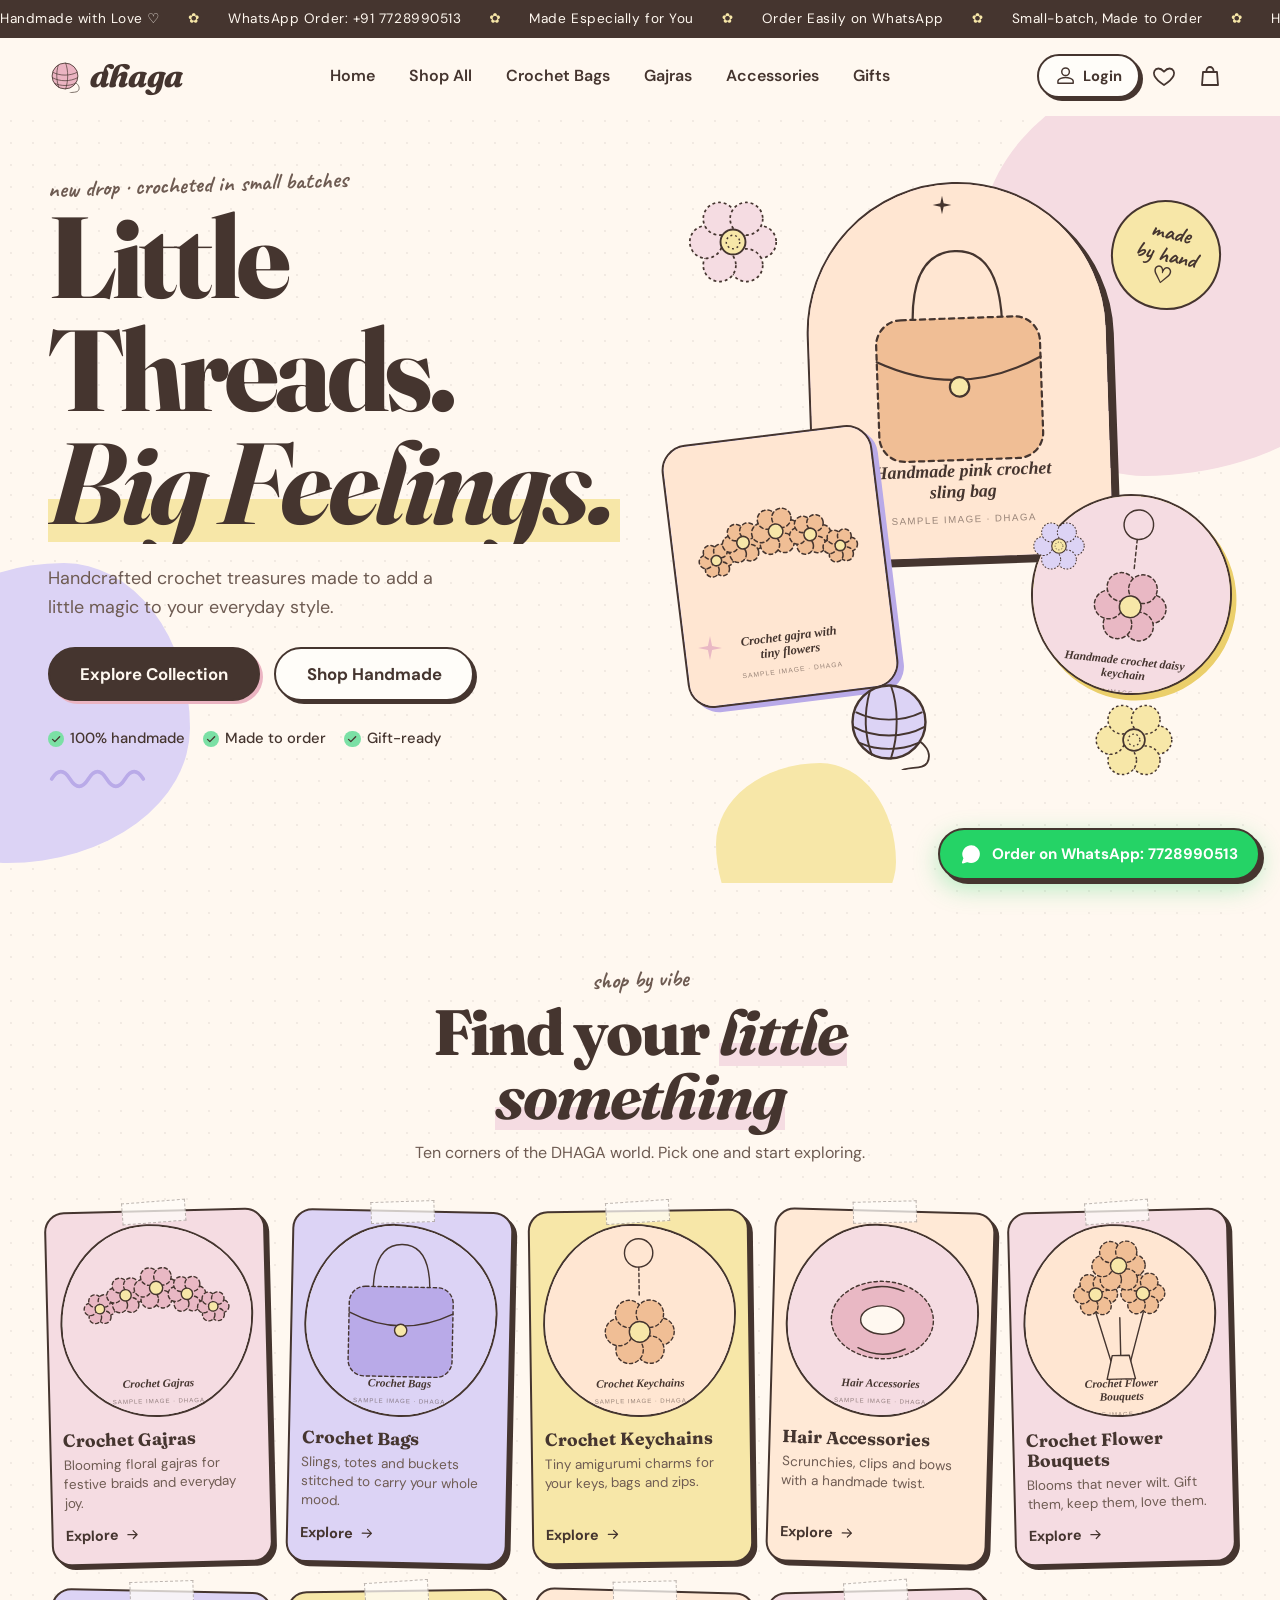
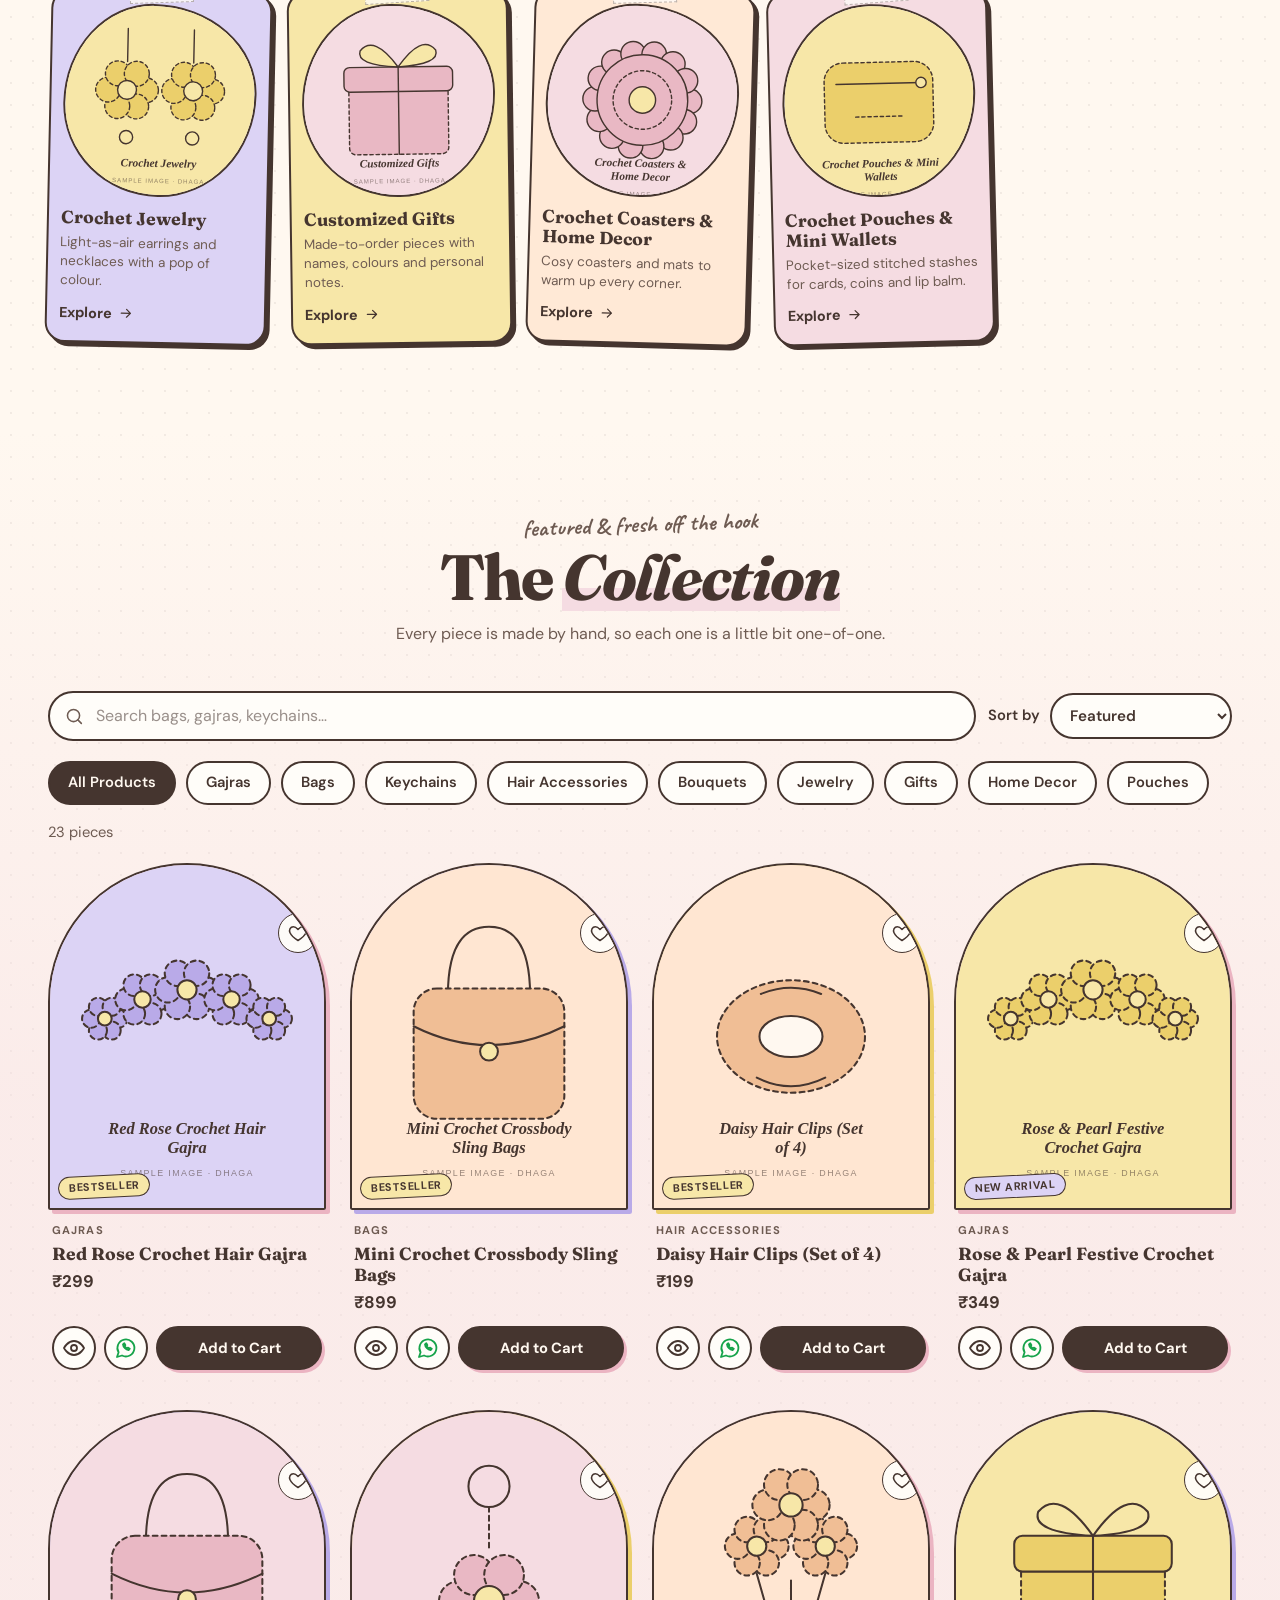
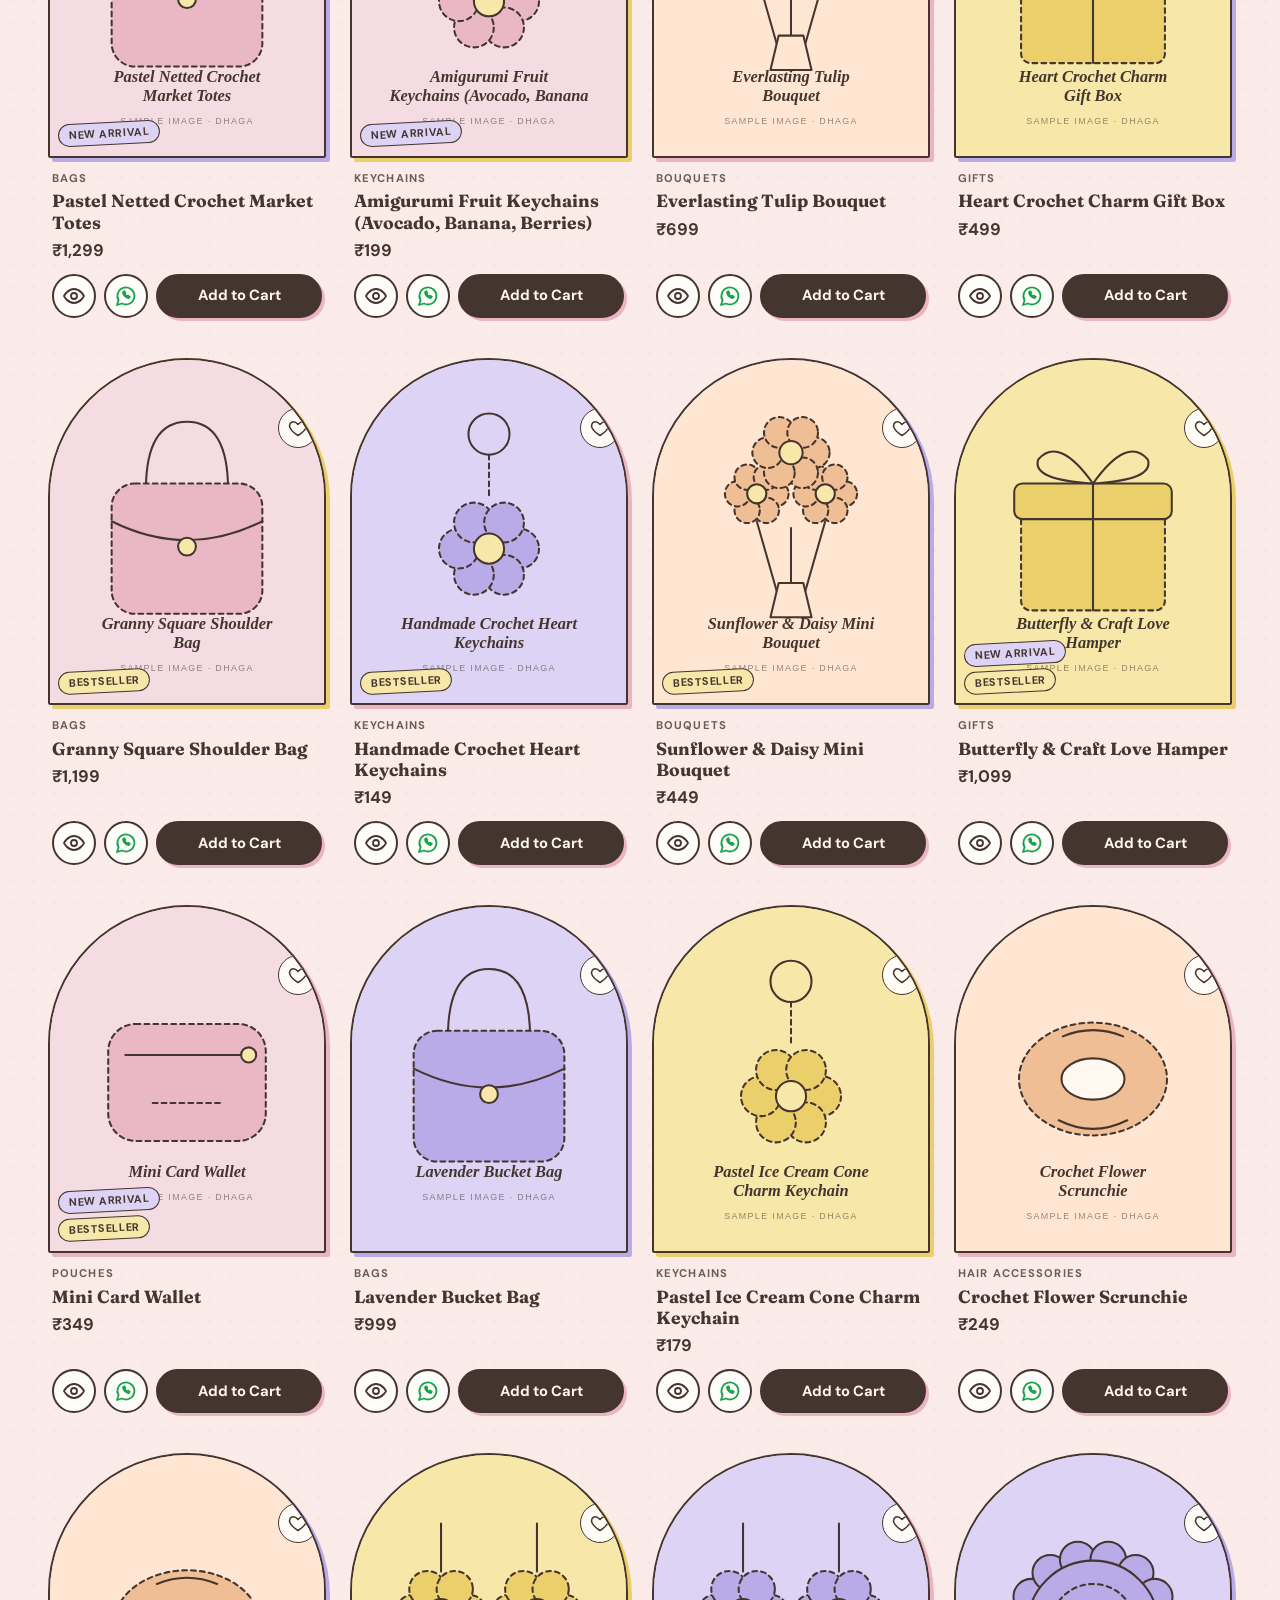
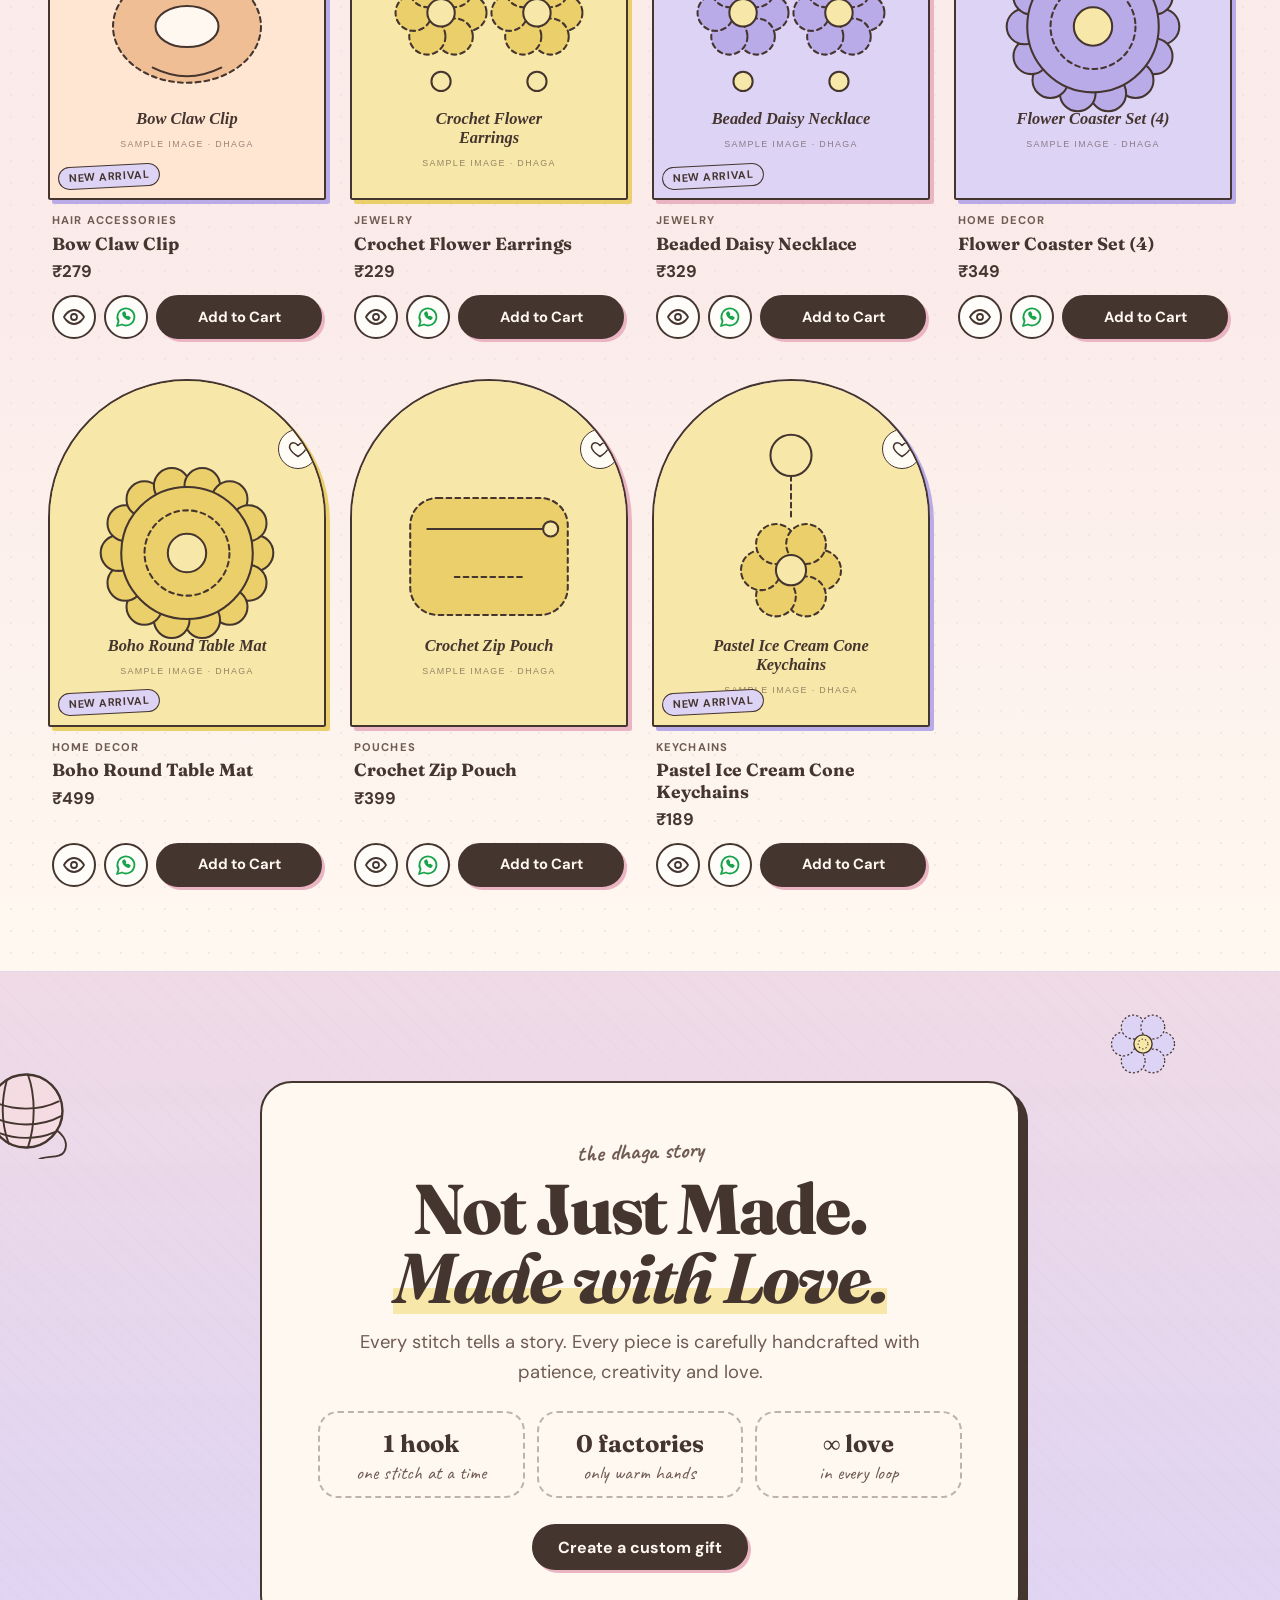
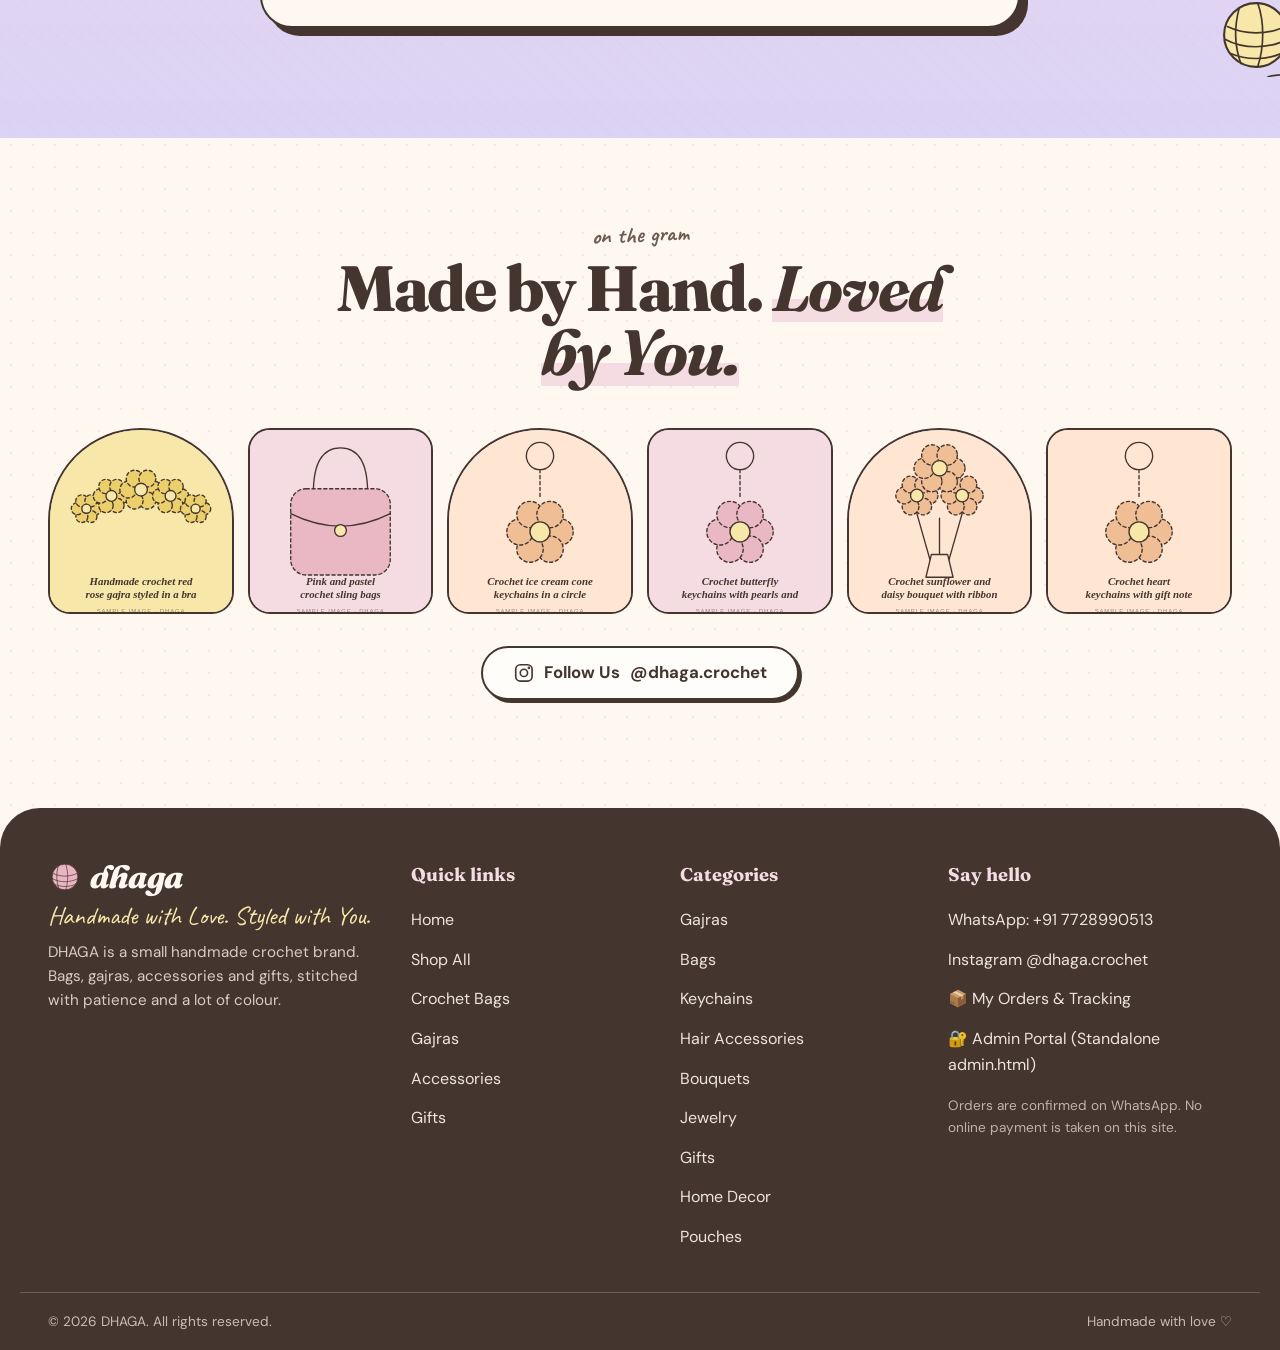
==== index.html @ 5939378c "Add files via upload" ====
<!DOCTYPE html>
<html lang="en">
<head>
  <meta charset="UTF-8">
  <meta name="viewport" content="width=device-width, initial-scale=1, viewport-fit=cover">
  <title>DHAGA | Handmade Crochet Bags, Gajras &amp; Gifts</title>
  <meta name="description" content="DHAGA is a handmade crochet brand: bags, gajras, keychains, hair accessories, bouquets and customised gifts. Handmade with Love. Styled with You. Order easily on WhatsApp.">
  <meta name="theme-color" content="#FFF8F0">

  <!-- Open Graph / social preview. Replace the URL and image with your live GitHub Pages address. -->
  <meta property="og:type" content="website">
  <meta property="og:site_name" content="DHAGA">
  <meta property="og:title" content="DHAGA | Handmade Crochet Bags, Gajras &amp; Gifts">
  <meta property="og:description" content="Little Threads. Big Feelings. Handcrafted crochet treasures made to add a little magic to your everyday style.">
  <meta property="og:image" content="assets/images/og-cover.jpg">
  <meta property="og:url" content="https://YOUR-USERNAME.github.io/YOUR-REPO/">
  <meta name="twitter:card" content="summary_large_image">

  <link rel="icon" href="data:image/svg+xml,%3Csvg xmlns='http://www.w3.org/2000/svg' viewBox='0 0 64 64'%3E%3Ccircle cx='32' cy='32' r='30' fill='%23F5DCE2' stroke='%2345352F' stroke-width='3'/%3E%3Ctext x='32' y='43' font-size='32' font-family='Georgia,serif' font-style='italic' text-anchor='middle' fill='%2345352F'%3Ed%3C/text%3E%3C/svg%3E">

  <link rel="preconnect" href="https://fonts.googleapis.com">
  <link rel="preconnect" href="https://fonts.gstatic.com" crossorigin>
  <link href="https://fonts.googleapis.com/css2?family=Caveat:wght@500;700&family=DM+Sans:wght@400;500;700&family=Fraunces:ital,opsz,wght@0,9..144,600;0,9..144,800;1,9..144,500;1,9..144,700&display=swap" rel="stylesheet">

  <link rel="stylesheet" href="style.css">
  <link rel="stylesheet" href="animations.css">
  <script>document.documentElement.classList.add('js');</script>
  <script src="script.js" defer></script>
</head>
<body>

  <!-- SVG sprite: reusable crochet motifs and icons -->
  <svg width="0" height="0" style="position:absolute" aria-hidden="true" focusable="false">
    <defs>
      <symbol id="i-flower" viewBox="0 0 100 100">
        <g fill="currentColor" stroke="#45352F" stroke-width="1.8" stroke-dasharray="3 3">
          <circle cx="78" cy="50" r="17"/><circle cx="64" cy="74.2" r="17"/><circle cx="36" cy="74.2" r="17"/>
          <circle cx="22" cy="50" r="17"/><circle cx="36" cy="25.8" r="17"/><circle cx="64" cy="25.8" r="17"/>
        </g>
        <circle cx="50" cy="50" r="13" fill="#F7E7A8" stroke="#45352F" stroke-width="2"/>
        <circle cx="50" cy="50" r="7" fill="none" stroke="#45352F" stroke-width="1.5" stroke-dasharray="2 3"/>
      </symbol>
      <symbol id="i-yarn" viewBox="0 0 100 100">
        <circle cx="50" cy="50" r="38" fill="currentColor" stroke="#45352F" stroke-width="2.5"/>
        <g fill="none" stroke="#45352F" stroke-width="2" stroke-linecap="round">
          <path d="M16 40c20 10 48 10 68 0"/><path d="M13 55c22 12 52 12 74 0"/><path d="M20 72c18 8 42 8 60 0"/>
          <path d="M30 18c-6 22-6 44 2 66"/><path d="M52 12c8 22 8 52 0 76"/>
          <path d="M82 70c8 6 12 14 8 22s-18 4-26 8"/>
        </g>
      </symbol>
      <symbol id="i-squiggle" viewBox="0 0 120 30"><path d="M4 15q10-16 20 0t20 0 20 0 20 0 20 0" fill="none" stroke="currentColor" stroke-width="4" stroke-linecap="round"/></symbol>
      <symbol id="i-star" viewBox="0 0 40 40"><path d="M20 3l3 14 14 3-14 3-3 14-3-14L3 20l14-3z" fill="currentColor"/></symbol>
      <symbol id="i-heart" viewBox="0 0 24 24"><path d="M12 21s-7.5-4.6-9.6-9.3C.9 8.3 2.8 4.5 6.4 4.5c2.1 0 3.7 1.1 5.6 3.2 1.9-2.1 3.5-3.2 5.6-3.2 3.6 0 5.5 3.8 4 7.2C19.5 16.4 12 21 12 21z"/></symbol>
      <symbol id="i-bag" viewBox="0 0 24 24"><path d="M5 8h14l1 13H4L5 8z"/><path d="M8.5 8V6.5a3.5 3.5 0 0 1 7 0V8"/></symbol>
      <symbol id="i-eye" viewBox="0 0 24 24"><path d="M2 12s3.6-7 10-7 10 7 10 7-3.6 7-10 7S2 12 2 12z"/><circle cx="12" cy="12" r="3"/></symbol>
      <symbol id="i-close" viewBox="0 0 24 24"><path d="M5 5l14 14M19 5L5 19"/></symbol>
      <symbol id="i-menu" viewBox="0 0 24 24"><path d="M4 7h16M4 12h16M4 17h10"/></symbol>
      <symbol id="i-search" viewBox="0 0 24 24"><circle cx="11" cy="11" r="7"/><path d="M20 20l-4-4"/></symbol>
      <symbol id="i-plus" viewBox="0 0 24 24"><path d="M12 5v14M5 12h14"/></symbol>
      <symbol id="i-minus" viewBox="0 0 24 24"><path d="M5 12h14"/></symbol>
      <symbol id="i-trash" viewBox="0 0 24 24"><path d="M4 7h16M9 7V4h6v3M6 7l1 13h10l1-13M10 11v6M14 11v6"/></symbol>
      <symbol id="i-arrow" viewBox="0 0 24 24"><path d="M5 12h14M13 6l6 6-6 6"/></symbol>
      <symbol id="i-whatsapp" viewBox="0 0 24 24"><path d="M3 21l1.6-4.7A8.5 8.5 0 1 1 8 19.5L3 21z"/><path d="M9 8.5c.2 2.6 2.9 5.3 5.6 5.6l1.2-1.4-2-1.1-.8.7c-.9-.4-1.9-1.4-2.3-2.3l.7-.8-1.1-2L9 8.5z"/></symbol>
      <symbol id="i-instagram" viewBox="0 0 24 24"><rect x="3" y="3" width="18" height="18" rx="5"/><circle cx="12" cy="12" r="4"/><circle cx="17.5" cy="6.5" r=".6"/></symbol>
      <symbol id="i-check" viewBox="0 0 24 24"><path d="M5 12.5l4.5 4.5L19 7.5"/></symbol>
      <symbol id="i-user" viewBox="0 0 24 24"><path d="M12 12c2.7 0 4.8-2.1 4.8-4.8S14.7 2.4 12 2.4 7.2 4.5 7.2 7.2 9.3 12 12 12zm0 2.4c-3.2 0-9.6 1.6-9.6 4.8v2.4h19.2v-2.4c0-3.2-6.4-4.8-9.6-4.8z"/></symbol>
      <symbol id="i-order" viewBox="0 0 24 24"><path d="M19 3H5c-1.1 0-2 .9-2 2v14c0 1.1.9 2 2 2h14c1.1 0 2-.9 2-2V5c0-1.1-.9-2-2-2zm-5 14H7v-2h7v2zm3-4H7v-2h10v2zm0-4H7V7h10v2z"/></symbol>
    </defs>
  </svg>

  <a class="skip-link" href="#main">Skip to content</a>

  <!-- A. Announcement bar -->
  <div class="announcement" role="region" aria-label="Announcement">
    <div class="announcement__track">
      <span class="announcement__group">
        <span>Handmade with Love ♡</span><span class="dot">✿</span><span>WhatsApp Order: +91 7728990513</span><span class="dot">✿</span><span>Made Especially for You</span><span class="dot">✿</span><span>Order Easily on WhatsApp</span><span class="dot">✿</span><span>Small-batch, Made to Order</span><span class="dot">✿</span>
      </span>
      <span class="announcement__group" aria-hidden="true">
        <span>Handmade with Love ♡</span><span class="dot">✿</span><span>WhatsApp Order: +91 7728990513</span><span class="dot">✿</span><span>Made Especially for You</span><span class="dot">✿</span><span>Order Easily on WhatsApp</span><span class="dot">✿</span><span>Small-batch, Made to Order</span><span class="dot">✿</span>
      </span>
    </div>
  </div>

  <!-- B. Header / navigation -->
  <header class="site-header" id="top">
    <div class="site-header__inner container">
      <button class="icon-btn nav-toggle" type="button" data-action="nav-toggle" aria-label="Open menu" aria-expanded="false" aria-controls="mobile-nav">
        <svg class="icon" aria-hidden="true"><use href="#i-menu"></use></svg>
      </button>

      <a class="logo" href="#top" aria-label="DHAGA home">
        <svg class="logo__mark" aria-hidden="true" viewBox="0 0 100 100"><use href="#i-yarn"></use></svg>
        <span class="logo__word">dhaga</span>
      </a>

      <nav class="main-nav" aria-label="Main navigation">
        <ul data-nav-list></ul>
      </nav>

      <div class="header-actions">
       
        <div id="user-header-area">
          <button class="btn btn--ghost btn--sm" type="button" data-action="open-auth" id="header-login-btn">
            <svg class="icon" aria-hidden="true"><use href="#i-user"></use></svg> Login
          </button>
        </div>
        <button class="icon-btn icon-btn--badge" type="button" data-action="open-wishlist" aria-label="Open wishlist">
          <svg class="icon" aria-hidden="true"><use href="#i-heart"></use></svg>
          <span class="badge-count is-empty" data-wish-count>0</span>
        </button>
        <button class="icon-btn icon-btn--badge" type="button" data-action="open-cart" data-cart-target aria-label="Open cart">
          <svg class="icon" aria-hidden="true"><use href="#i-bag"></use></svg>
          <span class="badge-count is-empty" data-cart-count>0</span>
        </button>
      </div>
    </div>
  </header>

  <main id="main">

    <!-- C. Hero -->
    <section class="hero" aria-labelledby="hero-title">
      <div class="hero__bg" aria-hidden="true">
        <span class="blob blob--blush"></span>
        <span class="blob blob--lavender"></span>
        <span class="blob blob--butter"></span>
      </div>

      <div class="hero__inner container">
        <div class="hero__content">
          <p class="eyebrow hero__eyebrow">new drop · crocheted in small batches</p>
          <h1 class="hero__title" id="hero-title">
            <span class="line"><span class="line__inner">Little</span></span>
            <span class="line"><span class="line__inner">Threads.</span></span>
            <span class="line"><span class="line__inner"><em>Big Feelings.</em></span></span>
          </h1>
          <p class="hero__sub">Handcrafted crochet treasures made to add a little magic to your everyday style.</p>
          <div class="hero__cta">
            <a class="btn btn--primary btn--lg" href="#shop" data-action="filter" data-filter="all">Explore Collection</a>
            <a class="btn btn--ghost btn--lg" href="#shop" data-action="filter" data-filter="bags">Shop Handmade</a>
          </div>
          <ul class="perks" aria-label="Why DHAGA">
            <li><svg class="icon" aria-hidden="true"><use href="#i-check"></use></svg> 100% handmade</li>
            <li><svg class="icon" aria-hidden="true"><use href="#i-check"></use></svg> Made to order</li>
            <li><svg class="icon" aria-hidden="true"><use href="#i-check"></use></svg> Gift-ready</li>
          </ul>
          <svg class="doodle doodle--squiggle" aria-hidden="true" viewBox="0 0 120 30"><use href="#i-squiggle"></use></svg>
        </div>

        <div class="hero__collage">
          <figure class="hero-card hero-card--main">
            <img src="assets/images/hero/hero-1.jpg" alt="Handmade pink crochet sling bag" width="480" height="620" fetchpriority="high" decoding="async">
          </figure>
          <figure class="hero-card hero-card--side">
            <img src="assets/images/hero/hero-2.jpg" alt="Crochet gajra with tiny flowers" width="320" height="400" decoding="async">
          </figure>
          <figure class="hero-card hero-card--small">
            <img src="assets/images/hero/hero-3.jpg" alt="Handmade crochet daisy keychain" width="240" height="240" decoding="async">
          </figure>
          <div class="sticker" aria-hidden="true"><span>made<br>by hand<br>♡</span></div>

          <svg class="deco deco--flower deco--f1" aria-hidden="true" viewBox="0 0 100 100" style="color:#F5DCE2"><use href="#i-flower"></use></svg>
          <svg class="deco deco--flower deco--f2" aria-hidden="true" viewBox="0 0 100 100" style="color:#DCD3F5"><use href="#i-flower"></use></svg>
          <svg class="deco deco--flower deco--f3" aria-hidden="true" viewBox="0 0 100 100" style="color:#F7E7A8"><use href="#i-flower"></use></svg>
          <svg class="deco deco--yarn" aria-hidden="true" viewBox="0 0 100 100" style="color:#DCD3F5"><use href="#i-yarn"></use></svg>
          <svg class="deco deco--star deco--s1" aria-hidden="true" viewBox="0 0 40 40" style="color:#45352F"><use href="#i-star"></use></svg>
          <svg class="deco deco--star deco--s2" aria-hidden="true" viewBox="0 0 40 40" style="color:#E9B8C4"><use href="#i-star"></use></svg>
        </div>
      </div>
    </section>

    <!-- D. Categories -->
    <section class="section categories" id="categories" aria-labelledby="cat-title">
      <div class="container">
        <header class="section__head reveal">
          <p class="eyebrow">shop by vibe</p>
          <h2 class="section__title" id="cat-title">Find your <em>little something</em></h2>
          <p class="section__lede">Ten corners of the DHAGA world. Pick one and start exploring.</p>
        </header>
        <div class="cat-grid" id="category-grid"></div>
      </div>
    </section>

    <!-- E + F. Featured products, filtering and search -->
    <section class="section shop" id="shop" aria-labelledby="shop-title">
      <div class="container">
        <header class="section__head reveal">
          <p class="eyebrow">featured &amp; fresh off the hook</p>
          <h2 class="section__title" id="shop-title">The <em>Collection</em></h2>
          <p class="section__lede">Every piece is made by hand, so each one is a little bit one-of-one.</p>
        </header>

        <div class="shop-toolbar">
          <form class="search" id="search-form" role="search">
            <label class="visually-hidden" for="search-input">Search products by name</label>
            <svg class="icon" aria-hidden="true"><use href="#i-search"></use></svg>
            <input id="search-input" type="search" placeholder="Search bags, gajras, keychains…" autocomplete="off" enterkeyhint="search">
          </form>
          <div class="sort">
            <label for="sort-select">Sort by</label>
            <select id="sort-select">
              <option value="featured">Featured</option>
              <option value="newest">Newest</option>
              <option value="price-asc">Price: Low to High</option>
              <option value="price-desc">Price: High to Low</option>
            </select>
          </div>
        </div>

        <div class="chips" id="filter-chips" role="group" aria-label="Filter by category"></div>
        <p class="result-meta" id="result-meta" aria-live="polite"></p>

        <div class="product-grid" id="product-grid" aria-busy="true"></div>

        <div class="empty-results" id="empty-results" hidden>
          <svg class="empty-state__art" aria-hidden="true" viewBox="0 0 100 100" style="color:#F5DCE2"><use href="#i-yarn"></use></svg>
          <h3>Nothing matches that (yet)</h3>
          <p>Try a different word, or custom orders are always welcome on WhatsApp.</p>
          <button class="btn btn--primary" type="button" data-action="reset-filters">Clear filters</button>
        </div>
      </div>
    </section>

    <!-- H. Story -->
    <section class="story" id="story" aria-labelledby="story-title">
      <div class="story__bg" aria-hidden="true"></div>
      <svg class="deco story__yarn story__yarn--a" aria-hidden="true" viewBox="0 0 100 100" style="color:#F5DCE2"><use href="#i-yarn"></use></svg>
      <svg class="deco story__yarn story__yarn--b" aria-hidden="true" viewBox="0 0 100 100" style="color:#F7E7A8"><use href="#i-yarn"></use></svg>
      <svg class="deco story__flower" aria-hidden="true" viewBox="0 0 100 100" style="color:#DCD3F5"><use href="#i-flower"></use></svg>
      <div class="container">
        <div class="story__card reveal">
          <p class="eyebrow">the dhaga story</p>
          <h2 class="story__title" id="story-title">Not Just Made.<br><em>Made with Love.</em></h2>
          <p class="story__text">Every stitch tells a story. Every piece is carefully handcrafted with patience, creativity and love.</p>
          <ul class="story__stats">
            <li><strong>1 hook</strong><span>one stitch at a time</span></li>
            <li><strong>0 factories</strong><span>only warm hands</span></li>
            <li><strong>∞ love</strong><span>in every loop</span></li>
          </ul>
          <a class="btn btn--primary" href="#shop" data-action="filter" data-filter="gifts">Create a custom gift</a>
        </div>
      </div>
    </section>

    <!-- I. Instagram -->
    <section class="section insta" id="instagram" aria-labelledby="insta-title">
      <div class="container">
        <header class="section__head reveal">
          <p class="eyebrow">on the gram</p>
          <h2 class="section__title" id="insta-title">Made by Hand. <em>Loved by You.</em></h2>
        </header>
        <div class="insta-grid" id="insta-grid"></div>
        <div class="insta__cta">
          <a class="btn btn--ghost btn--lg" data-instagram-link href="#" target="_blank" rel="noopener noreferrer">
            <svg class="icon" aria-hidden="true"><use href="#i-instagram"></use></svg> Follow Us <span data-instagram-handle></span>
          </a>
        </div>
      </div>
    </section>
  </main>

  <!-- J. Footer -->
  <footer class="site-footer">
    <div class="container footer__grid">
      <div class="footer__brand">
        <a class="logo logo--footer" href="#top" aria-label="DHAGA home">
          <svg class="logo__mark" aria-hidden="true" viewBox="0 0 100 100"><use href="#i-yarn"></use></svg>
          <span class="logo__word">dhaga</span>
        </a>
        <p class="footer__tag">Handmade with Love. Styled with You.</p>
        <p class="footer__about">DHAGA is a small handmade crochet brand. Bags, gajras, accessories and gifts, stitched with patience and a lot of colour.</p>
      </div>
      <div>
        <h3 class="footer__title">Quick links</h3>
        <ul class="footer__list" data-nav-list></ul>
      </div>
      <div>
        <h3 class="footer__title">Categories</h3>
        <ul class="footer__list" data-footer-categories></ul>
      </div>
      <div>
        <h3 class="footer__title">Say hello</h3>
        <ul class="footer__list">
          <li><a data-wa-link href="#" target="_blank" rel="noopener noreferrer">WhatsApp: <span data-wa-display>WhatsApp us</span></a></li>
          <li><a data-instagram-link href="#" target="_blank" rel="noopener noreferrer">Instagram <span data-instagram-handle></span></a></li>
          <li><a href="#orders" data-action="open-orders">📦 My Orders &amp; Tracking</a></li>
          <li><a href="admin.html">🔐 Admin Portal (Standalone admin.html)</a></li>
        </ul>
        <p class="footer__note">Orders are confirmed on WhatsApp. No online payment is taken on this site.</p>
      </div>
    </div>
    <div class="footer__bottom container">
      <p>© <span id="year">2026</span> DHAGA. All rights reserved.</p>
      <p>Handmade with love ♡</p>
    </div>
  </footer>

  <!-- Sticky mobile cart access -->
  <button class="mobile-cart-bar" type="button" data-action="open-cart" aria-label="Open cart">
    <span class="mobile-cart-bar__left">
      <svg class="icon" aria-hidden="true"><use href="#i-bag"></use></svg>
      <span><span data-cart-count>0</span> items</span>
    </span>
    <span class="mobile-cart-bar__right"><span data-cart-total>Empty</span> <svg class="icon" aria-hidden="true"><use href="#i-arrow"></use></svg></span>
  </button>

  <!-- Overlay -->
  <div class="overlay" id="overlay" data-action="close-layer"></div>

  <!-- Mobile navigation -->
  <aside class="mobile-nav" id="mobile-nav" role="dialog" aria-modal="true" aria-label="Menu" aria-hidden="true">
    <div class="mobile-nav__head">
      <span class="logo__word">dhaga</span>
      <button class="icon-btn" type="button" data-action="close-layer" aria-label="Close menu"><svg class="icon" aria-hidden="true"><use href="#i-close"></use></svg></button>
    </div>
    <ul class="mobile-nav__list" data-nav-list></ul>
    <p class="mobile-nav__foot">Handmade with Love. Styled with You.</p>
  </aside>

  <!-- Cart drawer -->
  <aside class="drawer drawer--cart" id="cart-drawer" role="dialog" aria-modal="true" aria-labelledby="cart-title" aria-hidden="true">
    <div class="drawer__head">
      <h2 id="cart-title">Your Basket <span data-cart-count-text></span></h2>
      <button class="icon-btn" type="button" data-action="close-layer" aria-label="Close cart"><svg class="icon" aria-hidden="true"><use href="#i-close"></use></svg></button>
    </div>
    <div class="drawer__body" id="cart-body"></div>
    <div class="drawer__foot" id="cart-foot" hidden>
      <div class="totals"><span>Subtotal</span><strong id="cart-subtotal">₹0</strong></div>
      <p class="drawer__note">Orders processed via WhatsApp: <strong>+91 77289 90513</strong></p>
      <button class="btn btn--whatsapp btn--block btn--lg" type="button" data-action="checkout">
        <svg class="icon" aria-hidden="true"><use href="#i-whatsapp"></use></svg> Order via WhatsApp
      </button>
      <div class="cart-wa-direct">
        <a class="btn-wa-link" id="cart-quick-wa-link" href="#" target="_blank" rel="noopener noreferrer">
          <svg class="icon" aria-hidden="true"><use href="#i-whatsapp"></use></svg> Direct WhatsApp Link
        </a>
        <button class="link-btn" type="button" data-action="copy-cart-wa-link">📋 Copy WhatsApp Link with Items</button>
      </div>
      <button class="link-btn" type="button" data-action="clear-cart">Clear cart</button>
    </div>
  </aside>

  <!-- Wishlist drawer -->
  <aside class="drawer drawer--wish" id="wishlist-drawer" role="dialog" aria-modal="true" aria-labelledby="wish-title" aria-hidden="true">
    <div class="drawer__head">
      <h2 id="wish-title">Your Wishlist</h2>
      <button class="icon-btn" type="button" data-action="close-layer" aria-label="Close wishlist"><svg class="icon" aria-hidden="true"><use href="#i-close"></use></svg></button>
    </div>
    <div class="drawer__body" id="wishlist-body"></div>
  </aside>

  <!-- Quick view -->
  <div class="modal" id="quick-view" role="dialog" aria-modal="true" aria-labelledby="qv-title" aria-hidden="true">
    <div class="modal__panel modal__panel--qv">
      <button class="icon-btn modal__close" type="button" data-action="close-layer" aria-label="Close quick view"><svg class="icon" aria-hidden="true"><use href="#i-close"></use></svg></button>
      <div id="qv-content"></div>
    </div>
  </div>

  <!-- WhatsApp order handoff -->
  <div class="modal" id="order-modal" role="dialog" aria-modal="true" aria-labelledby="order-title" aria-hidden="true">
    <div class="modal__panel modal__panel--order">
      <button class="icon-btn modal__close" type="button" data-action="close-layer" aria-label="Close"><svg class="icon" aria-hidden="true"><use href="#i-close"></use></svg></button>

      <!-- Step indicator -->
      <div class="order-steps">
        <div class="order-step-pill is-active" id="pill-step-1">
          <span class="order-step-num">1</span> Order Details
        </div>
        <span class="order-step-sep">›</span>
        <div class="order-step-pill" id="pill-step-2">
          <span class="order-step-num">2</span> WhatsApp Handoff
        </div>
        <span class="order-step-sep">›</span>
        <div class="order-step-pill" id="pill-step-3">
          <span class="order-step-num">3</span> Complete
        </div>
      </div>

      <!-- STEP 1: Details & Summary -->
      <div id="order-step-1">
        <p class="eyebrow">handmade with love</p>
        <h2 id="order-title" class="modal__title">Complete Your Order</h2>
        <p class="order-summary" id="order-summary"></p>

        <!-- Preview of ordered items -->
        <div class="order-items-preview" id="order-items-preview"></div>

        <form class="order-form" id="order-details-form" onsubmit="return false;">
          <div class="form-row">
            <div class="form-group">
              <label for="order-name">Your Full Name <span class="req">*</span></label>
              <input id="order-name" type="text" placeholder="e.g. Priya Sharma" required autocomplete="name">
            </div>
            <div class="form-group">
              <label for="order-phone">WhatsApp / Mobile Number <span class="req">*</span></label>
              <input id="order-phone" type="tel" placeholder="e.g. 9876543210" required autocomplete="tel">
            </div>
          </div>
          <div class="form-group">
            <label for="order-address">Delivery Address (House/Flat, Street, Area) <span class="req">*</span></label>
            <textarea id="order-address" rows="2" placeholder="Full delivery address for shipping" required autocomplete="street-address"></textarea>
          </div>
          <div class="form-row">
            <div class="form-group">
              <label for="order-city">City &amp; State <span class="req">*</span></label>
              <input id="order-city" type="text" placeholder="e.g. Jaipur, Rajasthan" required autocomplete="address-level2">
            </div>
            <div class="form-group">
              <label for="order-pincode">Pincode <span class="req">*</span></label>
              <input id="order-pincode" type="text" placeholder="e.g. 302020" required autocomplete="postal-code" maxlength="10">
            </div>
          </div>
          <div class="form-group">
            <label for="order-notes">Customization / Note (Optional)</label>
            <textarea id="order-notes" rows="2" placeholder="Any custom name for gift items, colour preference, or special packaging instructions"></textarea>
          </div>
          <div class="form-group">
            <label for="order-payment">Payment Preference</label>
            <select id="order-payment">
              <option value="UPI (Google Pay / PhonePe / Paytm / QR)">UPI (Google Pay / PhonePe / Paytm on WhatsApp)</option>
              <option value="Cash on Delivery (Confirm on WhatsApp)">Cash on Delivery (Confirm on WhatsApp)</option>
              <option value="Direct Bank Transfer / NEFT">Direct Bank Transfer</option>
            </select>
          </div>

          <p class="order-disclaimer">Orders will be forwarded to <strong>+91 7728990513</strong>. DHAGA will reply on WhatsApp to confirm availability and dispatch dates.</p>

          <div class="modal__actions">
            <button class="btn btn--whatsapp btn--block btn--lg" type="button" data-action="submit-order" id="btn-submit-order">
              <svg class="icon" aria-hidden="true"><use href="#i-whatsapp"></use></svg> Send Order on WhatsApp (7728990513)
            </button>
            <button class="btn btn--ghost btn--sm" type="button" data-action="copy-order-link">🔗 Copy WhatsApp Link</button>
            <button class="btn btn--ghost btn--sm" type="button" data-action="copy-order-text">📋 Copy Order Message</button>
            <button class="btn btn--ghost btn--sm" type="button" data-action="close-layer">Back to cart</button>
          </div>
        </form>
      </div>

      <!-- STEP 2: WhatsApp Handoff Check -->
      <div id="order-step-2" hidden>
        <p class="eyebrow">one quick check</p>
        <h2 class="modal__title">Did you send your order message?</h2>
        <p>WhatsApp was opened with your order pre-filled for <strong>+91 7728990513</strong>. Just tap <strong>Send</strong> in WhatsApp.</p>
        
        <p style="font-size: .88rem; font-weight: 700; margin-top: 10px;">Message Sent to WhatsApp:</p>
        <div class="order-msg-preview" id="order-msg-preview"></div>

        <div class="modal__actions modal__actions--stack">
          <button class="btn btn--primary btn--lg" type="button" data-action="wa-sent" data-autofocus>✓ Yes, I sent it! (Clear my cart)</button>
          <a class="btn btn--whatsapp" id="wa-reopen" href="#" target="_blank" rel="noopener noreferrer">
            <svg class="icon" aria-hidden="true"><use href="#i-whatsapp"></use></svg> WhatsApp didn't open? Open WhatsApp again
          </a>
          <button class="btn btn--ghost" type="button" data-action="copy-order-text">📋 Copy Order Text to Clipboard</button>
          <button class="btn btn--ghost" type="button" data-action="order-step-1">← Edit Delivery Details</button>
        </div>
      </div>

      <!-- STEP 3: Order Completed Confirmation -->
      <div id="order-step-3" hidden>
        <div class="order-success-card">
          <div class="order-success-icon">🌸</div>
          <p class="eyebrow">thank you</p>
          <h2 class="modal__title" style="margin: 0;">Order Submitted!</h2>
          <span class="order-id-badge" id="order-confirmed-id">#DH-0000</span>
          <p>Your order details have been forwarded to our WhatsApp number <strong>+91 7728990513</strong>.</p>
          <p class="order-disclaimer">Our team at DHAGA will review your items and reply back to your WhatsApp with delivery timelines and payment details.</p>
          <div class="modal__actions" style="justify-content: center; margin-top: 10px;">
            <button class="btn btn--whatsapp" type="button" data-action="open-orders">View Order Status in My Orders</button>
            <button class="btn btn--primary" type="button" data-action="close-layer">Continue Shopping</button>
          </div>
        </div>
      </div>
    </div>
  </div>

  <!-- User Auth & OTP Modal -->
  <div class="modal" id="auth-modal" role="dialog" aria-modal="true" aria-labelledby="auth-title" aria-hidden="true">
    <div class="modal__panel modal__panel--auth">
      <button class="icon-btn modal__close" type="button" data-action="close-layer" aria-label="Close"><svg class="icon" aria-hidden="true"><use href="#i-close"></use></svg></button>
      
      <!-- Auth Step 1: Mobile & Name -->
      <div id="auth-step-1">
        <p class="eyebrow">welcome to dhaga</p>
        <h2 id="auth-title" class="modal__title">Login / Register</h2>
        <p style="margin-bottom: 14px; font-size: .92rem; color: var(--brown-soft);">Enter your mobile number to receive a verification OTP.</p>
        
        <form class="order-form" onsubmit="return false;">
          <div class="form-group">
            <label for="auth-mobile">Mobile Number <span class="req">*</span></label>
            <input id="auth-mobile" type="tel" placeholder="e.g. 9876543210" maxlength="10" required autocomplete="tel">
          </div>
          <div class="form-group">
            <label for="auth-fullname">Your Full Name (Optional)</label>
            <input id="auth-fullname" type="text" placeholder="e.g. Priya Sharma" autocomplete="name">
          </div>
          <div class="modal__actions modal__actions--stack" style="margin-top: 14px;">
            <button class="btn btn--primary btn--block btn--lg" type="button" data-action="auth-send-otp">
              Send OTP
            </button>
          </div>
        </form>
      </div>

      <!-- Auth Step 2: Enter OTP -->
      <div id="auth-step-2" hidden>
        <p class="eyebrow">verification</p>
        <h2 class="modal__title">Enter OTP Code</h2>
        <p style="margin-bottom: 12px; font-size: .92rem; color: var(--brown-soft);">We sent an OTP to <strong id="auth-target-mobile">+91 XXXXX XXXXX</strong>.</p>
        
        <div class="demo-otp-banner">
          <span>⚡ Demo OTP: <strong>123456</strong></span>
        </div>

        <form class="order-form" onsubmit="return false;" style="margin-top: 12px;">
          <div class="form-group">
            <label for="auth-otp-input">6-digit OTP <span class="req">*</span></label>
            <input id="auth-otp-input" type="text" placeholder="123456" maxlength="6" style="font-size: 1.4rem; letter-spacing: 6px; text-align: center; font-weight: 700;" required>
          </div>
          <div class="modal__actions modal__actions--stack" style="margin-top: 14px;">
            <button class="btn btn--primary btn--block btn--lg" type="button" data-action="auth-verify-otp">
              Verify OTP &amp; Login
            </button>
            <button class="link-btn" type="button" data-action="auth-back-step1">Change Mobile Number</button>
          </div>
        </form>
      </div>
    </div>
  </div>

  <!-- Customer "My Orders" Modal -->
  <div class="modal" id="orders-modal" role="dialog" aria-modal="true" aria-labelledby="orders-modal-title" aria-hidden="true">
    <div class="modal__panel modal__panel--orders-list">
      <button class="icon-btn modal__close" type="button" data-action="close-layer" aria-label="Close"><svg class="icon" aria-hidden="true"><use href="#i-close"></use></svg></button>

      <div class="orders-head">
        <p class="eyebrow">order history &amp; status</p>
        <h2 id="orders-modal-title" class="modal__title">My Orders</h2>
        <div id="orders-user-badge" class="orders-user-badge"></div>
      </div>

      <div id="orders-container" class="orders-container">
        <!-- Rendered dynamically -->
      </div>
    </div>
  </div>

  <!-- Store Admin Portal Modal -->
  <div class="modal" id="admin-modal" role="dialog" aria-modal="true" aria-labelledby="admin-title" aria-hidden="true">
    <div class="modal__panel modal__panel--admin">
      <button class="icon-btn modal__close" type="button" data-action="close-layer" aria-label="Close"><svg class="icon" aria-hidden="true"><use href="#i-close"></use></svg></button>

      <!-- Admin Lock Screen -->
      <div id="admin-lock-screen">
        <p class="eyebrow">store management</p>
        <h2 id="admin-title" class="modal__title">Admin Portal</h2>
        <p style="margin-bottom: 14px; font-size: .92rem; color: var(--brown-soft);">Enter Admin PIN to manage orders and verify customer payments.</p>
        
        <form class="order-form" onsubmit="return false;">
          <div class="form-group">
            <label for="admin-pin-input">Admin Security PIN</label>
            <input id="admin-pin-input" type="password" placeholder="PIN: 7728" maxlength="6" style="text-align: center; font-size: 1.2rem; letter-spacing: 4px;">
          </div>
          <div class="modal__actions modal__actions--stack" style="margin-top: 14px;">
            <button class="btn btn--primary btn--block btn--lg" type="button" data-action="admin-unlock">
              Unlock Admin Portal
            </button>
            <button class="btn btn--ghost btn--sm" type="button" data-action="admin-quick-unlock">
              Quick Admin Demo Login (PIN: 7728)
            </button>
          </div>
        </form>
      </div>

      <!-- Admin Dashboard Screen -->
      <div id="admin-dashboard-screen" hidden>
        <div class="admin-top-bar">
          <div>
            <p class="eyebrow">store manager</p>
            <h2 class="modal__title" style="margin: 0;">Order &amp; Customer Desk</h2>
          </div>
          <div style="display:flex;gap:8px;">
            <button class="btn btn--ghost btn--sm" type="button" data-action="admin-refresh-orders">🔄 Refresh</button>
            <button class="btn btn--ghost btn--sm" type="button" data-action="admin-lock">🔒 Lock</button>
          </div>
        </div>

        <div class="admin-stats-row" id="admin-stats-row"></div>

        <!-- Admin Navigation Tabs: Orders vs Registered Users -->
        <div class="admin-nav-tabs">
          <button class="admin-tab-btn is-active" type="button" data-action="admin-tab" data-tab="orders">
            📦 Customer Orders <span class="tab-badge" id="admin-pending-tab-badge">0</span>
          </button>
          <button class="admin-tab-btn" type="button" data-action="admin-tab" data-tab="users">
            👥 Registered Users <span class="tab-badge" id="admin-users-tab-badge">0</span>
          </button>
        </div>

        <!-- Orders View -->
        <div id="admin-view-orders">
          <div style="margin: 12px 0 10px; display:flex; justify-content:space-between; align-items:center; flex-wrap:wrap; gap:8px;">
            <div>
              <h3 style="font-size: 1.15rem; font-family: var(--font-display); margin:0;">Customer Orders</h3>
              <p style="font-size: .84rem; color: var(--brown-soft); margin:2px 0 0;">Approve orders &amp; auto-send WhatsApp confirmation to customer.</p>
            </div>
            <div id="admin-user-filter-banner" style="display:none;" class="user-filter-banner">
              <span>Filtering for: <strong id="admin-filtered-user-name">User</strong></span>
              <button class="link-btn" type="button" data-action="admin-clear-user-filter">Show All Orders</button>
            </div>
          </div>

          <div class="admin-orders-list" id="admin-orders-list">
            <!-- Rendered dynamically -->
          </div>
        </div>

        <!-- Registered Users View -->
        <div id="admin-view-users" hidden>
          <div style="margin: 12px 0 10px;">
            <h3 style="font-size: 1.15rem; font-family: var(--font-display); margin:0;">Registered Customers</h3>
            <p style="font-size: .84rem; color: var(--brown-soft); margin:2px 0 0;">List of all users registered via mobile OTP. Click 'View Orders' to see user's purchases.</p>
          </div>

          <div class="admin-users-list" id="admin-users-list">
            <!-- Rendered dynamically -->
          </div>
        </div>
      </div>
    </div>
  </div>

  <!-- Floating WhatsApp button -->
  <a class="floating-wa" id="floating-wa-btn" href="https://wa.me/917728990513?text=Hello%20DHAGA!%20%E2%99%A1%20I%20would%20like%20to%20order%20handmade%20crochet%20items." target="_blank" rel="noopener noreferrer" aria-label="Order on WhatsApp at 7728990513">
    <svg class="icon" aria-hidden="true"><use href="#i-whatsapp"></use></svg>
    <span>Order on WhatsApp: <strong>7728990513</strong></span>
  </a>

  <!-- Toasts -->
  <div class="toast-region" id="toast-region" role="status" aria-live="polite"></div>

  <noscript><p class="noscript">DHAGA needs JavaScript to show products and the cart. Please enable it and refresh.</p></noscript>
</body>
</html>
---- style.css ----
/* =========================================================
   DHAGA — style.css  (design system, layout, components)
   Mobile-first. Motion lives in animations.css.
   ========================================================= */

/* ---------- 1. Design tokens ---------- */
:root {
  --cream: #FFF8F0;
  --blush: #F5DCE2;
  --lavender: #DCD3F5;
  --butter: #F7E7A8;
  --brown: #45352F;

  --brown-soft: #6E5B52;
  --blush-deep: #EBB4C2;
  --lav-deep: #B9AAE8;
  --butter-deep: #EBCF6B;
  --mint: #7BE0A5;
  --berry: #C9405A;
  --paper: #FFFDF9;
  --line: rgba(69, 53, 47, .16);

  --font-display: 'Fraunces', Georgia, 'Times New Roman', serif;
  --font-body: 'DM Sans', system-ui, -apple-system, 'Segoe UI', Roboto, 'Helvetica Neue', Arial, sans-serif;
  --font-hand: 'Caveat', 'Segoe Script', 'Comic Sans MS', cursive;

  --radius-sm: 12px;
  --radius-md: 20px;
  --radius-lg: 32px;
  --stroke: 2px solid var(--brown);

  --shadow-soft: 0 18px 40px -22px rgba(69, 53, 47, .45);
  --ease: cubic-bezier(.22, .8, .3, 1);

  --header-h: 68px;
  --gutter: 18px;
}

/* ---------- 2. Base ---------- */
*, *::before, *::after { box-sizing: border-box; }
[hidden] { display: none !important; }

html {
  scroll-behavior: smooth;
  scroll-padding-top: calc(var(--header-h) + 14px);
  -webkit-text-size-adjust: 100%;
}

body {
  margin: 0;
  font-family: var(--font-body);
  font-size: 1rem;
  line-height: 1.6;
  color: var(--brown);
  background-color: var(--cream);
  background-image: radial-gradient(rgba(69, 53, 47, .07) 1px, transparent 1.2px);
  background-size: 22px 22px;
  overflow-x: hidden;
  -webkit-font-smoothing: antialiased;
  padding-bottom: calc(84px + env(safe-area-inset-bottom, 0px));
}
body.layer-open { overflow: hidden; }

img, svg { display: block; max-width: 100%; }
img { height: auto; }
a { color: inherit; }
button, input, select { font: inherit; color: inherit; }
button { cursor: pointer; }
ul { margin: 0; padding: 0; list-style: none; }
h1, h2, h3, h4, p { margin: 0; }
:focus-visible { outline: 3px solid var(--lav-deep); outline-offset: 3px; border-radius: 6px; }

.container { width: 100%; max-width: 1240px; margin-inline: auto; padding-inline: var(--gutter); }
.visually-hidden { position: absolute !important; width: 1px; height: 1px; overflow: hidden; clip: rect(0 0 0 0); white-space: nowrap; }
.skip-link { position: absolute; left: 12px; top: -60px; z-index: 3000; background: var(--brown); color: var(--cream); padding: 10px 16px; border-radius: 999px; }
.skip-link:focus { top: 12px; }
.noscript { padding: 16px; text-align: center; background: var(--butter); }

.icon { width: 1.3em; height: 1.3em; fill: none; stroke: currentColor; stroke-width: 1.8; stroke-linecap: round; stroke-linejoin: round; flex: none; }

.eyebrow { font-family: var(--font-hand); font-size: 1.45rem; line-height: 1.1; color: var(--brown-soft); font-weight: 700; display: inline-block; transform: rotate(-2deg); }

/* ---------- 3. Buttons ---------- */
.btn {
  display: inline-flex; align-items: center; justify-content: center; gap: .55em;
  min-height: 46px; padding: .7em 1.5em;
  border: var(--stroke); border-radius: 999px;
  font-weight: 700; font-size: 1rem; line-height: 1.1; text-decoration: none; white-space: nowrap;
  background: var(--paper); color: var(--brown);
  box-shadow: 3px 3px 0 var(--brown);
  -webkit-tap-highlight-color: transparent;
}
.btn--primary { background: var(--brown); color: var(--cream); box-shadow: 3px 3px 0 var(--blush-deep); }
.btn--ghost { background: var(--paper); }
.btn--whatsapp { background: var(--mint); color: var(--brown); }
.btn--sm { min-height: 44px; padding: .55em 1.1em; font-size: .92rem; }
.btn--lg { min-height: 54px; padding: .8em 1.8em; font-size: 1.05rem; }
.btn--block { width: 100%; }
.btn.is-active .icon { fill: var(--berry); stroke: var(--berry); }

.icon-btn {
  position: relative; display: inline-grid; place-items: center;
  width: 44px; height: 44px; padding: 0; border-radius: 50%;
  border: 2px solid transparent; background: transparent;
  -webkit-tap-highlight-color: transparent;
}
.icon-btn .icon { width: 1.5rem; height: 1.5rem; }
.icon-btn--outline { border-color: var(--brown); background: var(--paper); flex: none; }
.icon-btn--sm { width: 40px; height: 40px; }
.icon-btn--sm .icon { width: 1.2rem; height: 1.2rem; }

.badge-count {
  position: absolute; top: 2px; right: 0; min-width: 20px; height: 20px; padding: 0 5px;
  display: grid; place-items: center;
  font-size: .72rem; font-weight: 700; line-height: 1;
  background: var(--berry); color: #fff; border-radius: 999px; border: 2px solid var(--cream);
}
.badge-count.is-empty { display: none; }

.link-btn { background: none; border: 0; padding: 10px; font-weight: 600; text-decoration: underline; text-underline-offset: 4px; color: var(--brown-soft); text-align: center; min-height: 44px; }
.link-btn:hover { color: var(--brown); }

/* ---------- 4. Announcement bar ---------- */
.announcement { background: var(--brown); color: var(--cream); overflow: hidden; font-size: .85rem; letter-spacing: .04em; }
.announcement__track { display: flex; width: max-content; padding: 8px 0; }
.announcement__group { display: flex; flex: none; align-items: center; gap: 28px; padding-right: 28px; white-space: nowrap; }
.announcement .dot { color: var(--butter); }

/* ---------- 5. Header ---------- */
.site-header { position: sticky; top: 0; z-index: 800; background: rgba(255, 248, 240, .92); -webkit-backdrop-filter: blur(10px); backdrop-filter: blur(10px); border-bottom: 2px solid transparent; }
.site-header.is-scrolled { border-bottom-color: var(--brown); }
.site-header__inner { height: var(--header-h); display: grid; grid-template-columns: 44px 1fr auto; align-items: center; gap: 8px; }
.logo { display: inline-flex; align-items: center; gap: 8px; text-decoration: none; justify-self: center; }
.logo__mark { width: 34px; height: 34px; color: var(--blush-deep); }
.logo__word { font-family: var(--font-display); font-style: italic; font-weight: 800; font-size: 2rem; letter-spacing: -.03em; line-height: 1; }
.main-nav { display: none; }
.header-actions { display: flex; align-items: center; gap: 2px; }

/* ---------- 6. Mobile nav ---------- */
.mobile-nav { position: fixed; top: 0; bottom: 0; left: 0; z-index: 1100; width: min(88vw, 360px); background: var(--blush); border-right: var(--stroke); border-radius: 0 var(--radius-lg) var(--radius-lg) 0; padding: 20px 24px calc(24px + env(safe-area-inset-bottom, 0px)); display: flex; flex-direction: column; visibility: hidden; overflow-y: auto; }
.mobile-nav__head { display: flex; align-items: center; justify-content: space-between; margin-bottom: 18px; }
.mobile-nav__list a { display: block; padding: 10px 0; font-family: var(--font-display); font-size: 2rem; font-weight: 700; text-decoration: none; border-bottom: 2px dashed rgba(69, 53, 47, .25); }
.mobile-nav__foot { margin-top: auto; padding-top: 24px; font-family: var(--font-hand); font-size: 1.5rem; }

/* ---------- 7. Hero ---------- */
.hero { position: relative; overflow: hidden; padding: 28px 0 56px; }
.hero__bg { position: absolute; inset: 0; pointer-events: none; }
.blob { position: absolute; display: block; border-radius: 58% 42% 61% 39% / 45% 55% 45% 55%; }
.blob--blush { width: 420px; height: 420px; background: var(--blush); right: -120px; top: -60px; }
.blob--lavender { width: 300px; height: 300px; background: var(--lavender); left: -110px; bottom: 20px; }
.blob--butter { width: 180px; height: 180px; background: var(--butter); right: 30%; bottom: -60px; }

.hero__inner { position: relative; display: grid; gap: 28px; }
.hero__content { position: relative; }
.hero__eyebrow { margin-bottom: 8px; }
.hero__title { font-family: var(--font-display); font-weight: 800; font-size: clamp(3.4rem, 15vw, 7.2rem); line-height: .9; letter-spacing: -.035em; }
.hero__title .line { display: block; overflow: hidden; padding-bottom: .08em; }
.hero__title .line__inner { display: inline-block; }
.hero__title em { font-style: italic; font-weight: 700; background: linear-gradient(transparent 62%, var(--butter) 62% 92%, transparent 92%); padding-right: .08em; }
.hero__sub { margin-top: 20px; max-width: 34ch; font-size: 1.12rem; color: var(--brown-soft); }
.hero__cta { display: flex; flex-wrap: wrap; gap: 14px; margin-top: 26px; }
.perks { display: flex; flex-wrap: wrap; gap: 8px 18px; margin-top: 26px; font-size: .92rem; font-weight: 500; }
.perks li { display: inline-flex; align-items: center; gap: 6px; }
.perks .icon { width: 1.1em; height: 1.1em; padding: 2px; background: var(--mint); border-radius: 50%; stroke-width: 2.6; }
.doodle { width: 110px; height: 28px; color: var(--lav-deep); margin-top: 14px; }

.hero__collage { position: relative; height: 430px; max-width: 520px; width: 100%; margin-inline: auto; }
.hero-card { position: absolute; margin: 0; overflow: hidden; background: var(--blush); border: var(--stroke); box-shadow: 6px 6px 0 var(--brown); }
.hero-card img { width: 100%; height: 100%; object-fit: cover; }
.hero-card--main { left: 24%; top: 0; width: 54%; aspect-ratio: 4 / 5; border-radius: 999px 999px 26px 26px; --r: -2deg; transform: rotate(var(--r)); background: var(--blush); }
.hero-card--side { left: 0; top: 42%; width: 38%; aspect-ratio: 4 / 5; border-radius: 26px; --r: -7deg; transform: rotate(var(--r)); background: var(--lavender); box-shadow: 5px 5px 0 var(--lav-deep); }
.hero-card--small { right: 0; top: 52%; width: 36%; aspect-ratio: 1; border-radius: 50%; --r: 6deg; transform: rotate(var(--r)); background: var(--butter); box-shadow: 5px 5px 0 var(--butter-deep); }
.sticker { position: absolute; right: 2%; top: 3%; width: 92px; height: 92px; display: grid; place-items: center; text-align: center; background: var(--butter); border: var(--stroke); border-radius: 50%; font-family: var(--font-hand); font-size: 1.25rem; line-height: 1; font-weight: 700; --r: 12deg; transform: rotate(var(--r)); }

.deco { position: absolute; pointer-events: none; }
.deco--f1 { width: 72px; left: 2%; top: 2%; --r: 0deg; }
.deco--f2 { width: 56px; right: 26%; top: 56%; --r: 0deg; display: none; }
.deco--f3 { width: 64px; right: 10%; bottom: 0; --r: 0deg; }
.deco--yarn { width: 74px; left: 30%; bottom: 2%; --r: -10deg; }
.deco--s1 { width: 22px; left: 46%; top: 2%; }
.deco--s2 { width: 28px; left: 4%; bottom: 20%; }

/* ---------- 8. Sections ---------- */
.section { padding: 56px 0; position: relative; }
.section__head { text-align: center; max-width: 640px; margin: 0 auto 32px; }
.section__title { font-family: var(--font-display); font-weight: 800; font-size: clamp(2.2rem, 8vw, 4rem); line-height: 1; letter-spacing: -.03em; margin-top: 6px; }
.section__title em { font-style: italic; font-weight: 700; color: var(--brown); background: linear-gradient(transparent 64%, var(--blush) 64% 94%, transparent 94%); }
.section__lede { margin-top: 12px; color: var(--brown-soft); }

/* ---------- 9. Category cards (scrapbook) ---------- */
.cat-grid { display: grid; grid-template-columns: repeat(2, 1fr); gap: 20px 14px; }
.cat-card {
  --tint: var(--blush);
  position: relative; display: flex; flex-direction: column; gap: 6px; padding: 12px 12px 16px;
  background: var(--tint); border: var(--stroke); border-radius: var(--radius-md);
  box-shadow: 4px 4px 0 var(--brown); text-decoration: none; rotate: var(--r, 0deg);
  -webkit-tap-highlight-color: transparent;
}
.cat-card:nth-child(4n + 1) { --r: -1.4deg; --tint: var(--blush); }
.cat-card:nth-child(4n + 2) { --r: 1.2deg; --tint: var(--lavender); }
.cat-card:nth-child(4n + 3) { --r: -.8deg; --tint: var(--butter); }
.cat-card:nth-child(4n + 4) { --r: 1.6deg; --tint: #FFE9D6; }
.cat-card::before { content: ''; position: absolute; top: -11px; left: 50%; width: 64px; height: 22px; margin-left: -32px; background: rgba(255, 253, 249, .75); border: 1.5px dashed rgba(69, 53, 47, .35); transform: rotate(-3deg); }
.cat-card__img { display: block; aspect-ratio: 1; overflow: hidden; border: var(--stroke); border-radius: 46% 54% 50% 50% / 52% 46% 54% 48%; background: var(--paper); }
.cat-card__img img { width: 100%; height: 100%; object-fit: cover; }
.cat-card__title { font-family: var(--font-display); font-weight: 700; font-size: 1.05rem; line-height: 1.15; margin-top: 6px; }
.cat-card__desc { font-size: .84rem; line-height: 1.4; color: var(--brown-soft); flex: 1; }
.cat-card__cta { display: inline-flex; align-items: center; gap: 6px; font-weight: 700; font-size: .9rem; margin-top: 4px; }
.cat-card__cta .icon { width: 1.1em; height: 1.1em; }

/* ---------- 10. Shop: toolbar, chips, grid ---------- */
.shop { background: linear-gradient(180deg, transparent, rgba(245, 220, 226, .45) 18%, rgba(245, 220, 226, .45) 82%, transparent); }
.shop-toolbar { display: grid; gap: 12px; margin-bottom: 16px; }
.search { position: relative; display: flex; align-items: center; }
.search .icon { position: absolute; left: 16px; color: var(--brown-soft); pointer-events: none; }
.search input { width: 100%; min-height: 50px; padding: 0 18px 0 46px; border: var(--stroke); border-radius: 999px; background: var(--paper); font-size: 1rem; }
.search input::placeholder { color: rgba(69, 53, 47, .55); }
.sort { display: flex; align-items: center; gap: 10px; font-weight: 600; font-size: .92rem; }
.sort select { flex: 1; min-height: 46px; padding: 0 14px; border: var(--stroke); border-radius: 999px; background: var(--paper); font-size: .95rem; }

.chips { display: flex; gap: 10px; overflow-x: auto; padding: 4px var(--gutter) 10px; margin-inline: calc(var(--gutter) * -1); scrollbar-width: none; -webkit-overflow-scrolling: touch; scroll-snap-type: x proximity; }
.chips::-webkit-scrollbar { display: none; }
.chip { flex: none; scroll-snap-align: center; min-height: 44px; padding: 0 18px; border: var(--stroke); border-radius: 999px; background: var(--paper); font-weight: 600; font-size: .92rem; white-space: nowrap; }
.chip[aria-pressed="true"] { background: var(--brown); color: var(--cream); }
.result-meta { margin: 6px 0 18px; font-size: .92rem; color: var(--brown-soft); min-height: 1.5em; }

.product-grid { display: grid; grid-template-columns: repeat(2, 1fr); gap: 26px 12px; }
.product-card { display: flex; flex-direction: column; min-width: 0; }
.product-card__media { position: relative; aspect-ratio: 4 / 5; overflow: hidden; cursor: pointer; background: var(--blush); border: var(--stroke); border-radius: 999px 999px 18px 18px; box-shadow: 4px 4px 0 var(--blush-deep); }
.product-card:nth-child(3n + 2) .product-card__media { background: var(--lavender); box-shadow: 4px 4px 0 var(--lav-deep); }
.product-card:nth-child(3n + 3) .product-card__media { background: var(--butter); box-shadow: 4px 4px 0 var(--butter-deep); }
.product-card__media img { width: 100%; height: 100%; object-fit: cover; }

.badges { position: absolute; left: 8px; bottom: 10px; display: flex; flex-direction: column; align-items: flex-start; gap: 5px; pointer-events: none; }
.badges--inline { position: static; flex-direction: row; flex-wrap: wrap; margin: 4px 0 10px; }
.badge { display: inline-block; padding: 3px 10px; font-size: .68rem; font-weight: 700; letter-spacing: .05em; text-transform: uppercase; border: 1.5px solid var(--brown); border-radius: 999px; background: var(--butter); line-height: 1.4; }
.badge--new { background: var(--lavender); }
.badge--best { background: var(--butter); }
.badges:not(.badges--inline) .badge { transform: rotate(-3deg); }

.wish-btn { position: absolute; top: 14%; right: 6px; width: 40px; height: 40px; display: grid; place-items: center; padding: 0; border: 1.5px solid var(--brown); border-radius: 50%; background: rgba(255, 253, 249, .95); z-index: 2; }
.wish-btn.is-active, [data-wish-btn].is-active { color: var(--berry); }
.wish-btn .icon { width: 1.25rem; height: 1.25rem; }
[data-wish-btn].is-active .icon { fill: currentColor; }

.product-card__body { padding: 12px 4px 0; display: flex; flex-direction: column; flex: 1; }
.product-card__cat { font-size: .7rem; font-weight: 700; letter-spacing: .1em; text-transform: uppercase; color: var(--brown-soft); }
.product-card__name { font-family: var(--font-display); font-weight: 700; font-size: 1.02rem; line-height: 1.2; margin: 3px 0 4px; }
.product-card__price { font-weight: 700; font-size: 1.05rem; margin-bottom: 10px; }
.product-card__actions { display: flex; gap: 8px; margin-top: auto; }
.product-card__actions .btn { flex: 1; padding-inline: .6em; }

.empty-results { text-align: center; padding: 40px 0; }
.empty-results h3 { font-family: var(--font-display); font-size: 1.6rem; margin: 10px 0 6px; }
.empty-results p { margin-bottom: 18px; color: var(--brown-soft); }
.empty-state { text-align: center; padding: 36px 12px; display: flex; flex-direction: column; align-items: center; gap: 10px; }
.empty-state__art { width: 96px; height: 96px; color: var(--blush-deep); }
.empty-state h3 { font-family: var(--font-display); font-size: 1.5rem; }
.empty-state p { color: var(--brown-soft); max-width: 28ch; margin-bottom: 8px; }

.skeleton { background: linear-gradient(90deg, rgba(245, 220, 226, .6), rgba(255, 253, 249, .9), rgba(245, 220, 226, .6)); background-size: 200% 100%; border-radius: 12px; }
.skeleton--media { aspect-ratio: 4 / 5; border-radius: 999px 999px 18px 18px; }
.skeleton--line { height: 14px; margin-top: 10px; }
.skeleton--line.short { width: 55%; }

/* ---------- 11. Story ---------- */
.story { position: relative; padding: 72px 0; overflow: hidden; isolation: isolate; }
.story__bg {
  position: absolute; inset: 0; z-index: -1; background-color: var(--lavender);
  background-image:
    linear-gradient(rgba(245, 220, 226, .78), rgba(220, 211, 245, .82)),
    url('assets/images/story-bg.jpg'),
    repeating-linear-gradient(45deg, rgba(69, 53, 47, .06) 0 2px, transparent 2px 14px);
  background-size: cover, cover, auto;
  background-position: center;
}
.story__card { position: relative; max-width: 760px; margin-inline: auto; text-align: center; padding: 38px 22px; background: var(--cream); border: var(--stroke); border-radius: var(--radius-lg); box-shadow: 8px 8px 0 var(--brown); }
.story__title { font-family: var(--font-display); font-weight: 800; font-size: clamp(2.3rem, 9vw, 4.4rem); line-height: .98; letter-spacing: -.03em; margin: 8px 0 16px; }
.story__title em { font-weight: 700; background: linear-gradient(transparent 62%, var(--butter) 62% 92%, transparent 92%); }
.story__text { font-size: 1.15rem; max-width: 46ch; margin: 0 auto 24px; color: var(--brown-soft); }
.story__stats { display: grid; gap: 12px; margin-bottom: 26px; }
.story__stats li { display: flex; flex-direction: column; padding: 12px; border: 2px dashed rgba(69, 53, 47, .35); border-radius: var(--radius-md); }
.story__stats strong { font-family: var(--font-display); font-size: 1.5rem; }
.story__stats span { font-family: var(--font-hand); font-size: 1.2rem; color: var(--brown-soft); line-height: 1.1; }
.story__yarn { width: 96px; z-index: 1; }
.story__yarn--a { left: -22px; top: 12%; --r: -12deg; }
.story__yarn--b { right: -18px; bottom: 8%; width: 84px; --r: 14deg; }
.story__flower { width: 70px; right: 8%; top: 5%; --r: 0deg; }

/* ---------- 12. Instagram ---------- */
.insta-grid { display: grid; grid-template-columns: repeat(2, 1fr); gap: 12px; }
.insta-tile { position: relative; display: block; aspect-ratio: 1; overflow: hidden; border: var(--stroke); border-radius: 22px; background: var(--lavender); }
.insta-tile:nth-child(odd) { border-radius: 50% 50% 22px 22px; }
.insta-tile img { width: 100%; height: 100%; object-fit: cover; }
.insta-tile__icon { position: absolute; inset: 0; display: grid; place-items: center; background: rgba(69, 53, 47, .45); color: var(--cream); opacity: 0; }
.insta-tile__icon .icon { width: 2rem; height: 2rem; }
.insta__cta { margin-top: 32px; text-align: center; }

/* ---------- 13. Footer ---------- */
.site-footer { background: var(--brown); color: var(--cream); border-radius: 40px 40px 0 0; padding-top: 52px; margin-top: 24px; }
.footer__grid { display: grid; gap: 32px; }
.logo--footer { justify-self: start; margin-bottom: 8px; }
.logo--footer .logo__mark { color: var(--blush-deep); }
.footer__tag { font-family: var(--font-hand); font-size: 1.6rem; color: var(--butter); line-height: 1.1; }
.footer__about { margin-top: 10px; max-width: 38ch; color: rgba(255, 248, 240, .78); font-size: .95rem; }
.footer__title { font-family: var(--font-display); font-size: 1.15rem; margin-bottom: 12px; color: var(--blush); }
.footer__list li + li { margin-top: 2px; }
.footer__list a { display: inline-block; padding: 6px 0; text-decoration: none; color: rgba(255, 248, 240, .9); }
.footer__list a:hover { color: var(--butter); text-decoration: underline; text-underline-offset: 4px; }
.footer__note { margin-top: 12px; font-size: .85rem; color: rgba(255, 248, 240, .65); max-width: 30ch; }
.footer__bottom { display: flex; flex-wrap: wrap; justify-content: space-between; gap: 8px; margin-top: 36px; padding-block: 18px; border-top: 1px solid rgba(255, 248, 240, .2); font-size: .85rem; color: rgba(255, 248, 240, .7); }

/* ---------- 14. Mobile cart bar ---------- */
.mobile-cart-bar { position: fixed; left: 12px; right: 12px; bottom: calc(12px + env(safe-area-inset-bottom, 0px)); z-index: 900; height: 58px; padding: 0 22px; display: flex; align-items: center; justify-content: space-between; background: var(--brown); color: var(--cream); border: 2px solid var(--brown); border-radius: 999px; box-shadow: 0 10px 24px -8px rgba(69, 53, 47, .6), 3px 3px 0 var(--blush-deep); font-weight: 700; -webkit-tap-highlight-color: transparent; }
.mobile-cart-bar__left, .mobile-cart-bar__right { display: inline-flex; align-items: center; gap: 10px; }

/* ---------- 15. Overlay, drawers, modals ---------- */
.overlay { position: fixed; inset: 0; z-index: 1000; background: rgba(69, 53, 47, .5); visibility: hidden; opacity: 0; }

.drawer { position: fixed; z-index: 1100; right: 0; left: 0; bottom: 0; height: 88vh; height: 88dvh; display: flex; flex-direction: column; background: var(--cream); border: var(--stroke); border-bottom: 0; border-radius: var(--radius-lg) var(--radius-lg) 0 0; visibility: hidden; }
.drawer__head { display: flex; align-items: center; justify-content: space-between; padding: 14px 18px 12px 22px; border-bottom: 2px dashed var(--line); }
.drawer__head h2 { font-family: var(--font-display); font-size: 1.6rem; font-weight: 800; letter-spacing: -.02em; }
.drawer__body { flex: 1; overflow-y: auto; padding: 8px 18px; overscroll-behavior: contain; }
.drawer__foot { padding: 14px 18px calc(16px + env(safe-area-inset-bottom, 0px)); border-top: var(--stroke); background: var(--blush); display: flex; flex-direction: column; gap: 8px; }
.drawer__note { font-size: .82rem; color: var(--brown-soft); text-align: center; }
.totals { display: flex; justify-content: space-between; align-items: baseline; font-size: 1.1rem; }
.totals strong { font-family: var(--font-display); font-size: 1.7rem; }

.cart-list { display: flex; flex-direction: column; }
.cart-item { display: grid; grid-template-columns: 80px 1fr auto; gap: 12px; padding: 14px 0; border-bottom: 1px dashed var(--line); }
.cart-item__img { width: 80px; height: 100px; object-fit: cover; border: var(--stroke); border-radius: 40px 40px 12px 12px; background: var(--blush); }
.cart-item__name { font-family: var(--font-display); font-size: 1rem; font-weight: 700; line-height: 1.2; }
.cart-item__meta { font-size: .82rem; color: var(--brown-soft); margin-top: 2px; }
.cart-item__price { font-size: .86rem; color: var(--brown-soft); margin: 2px 0 8px; }
.cart-item__side { display: flex; flex-direction: column; justify-content: space-between; align-items: flex-end; }
.cart-item__total { font-size: 1.02rem; }
.wish-item__actions { display: flex; flex-wrap: wrap; gap: 8px; }

.qty { display: inline-flex; align-items: center; border: var(--stroke); border-radius: 999px; background: var(--paper); }
.qty button { width: 40px; height: 40px; display: grid; place-items: center; border: 0; background: transparent; border-radius: 50%; padding: 0; }
.qty button:disabled { opacity: .35; cursor: not-allowed; }
.qty .icon { width: 1.1rem; height: 1.1rem; stroke-width: 2.4; }
.qty output { min-width: 30px; text-align: center; font-weight: 700; }
.qty--lg button { width: 46px; height: 46px; }

.modal { position: fixed; inset: 0; z-index: 1200; display: flex; align-items: flex-end; justify-content: center; padding: 0; visibility: hidden; pointer-events: none; }
.modal.is-open { pointer-events: auto; }
.modal__panel { position: relative; width: 100%; max-height: 94vh; max-height: 94dvh; overflow-y: auto; overscroll-behavior: contain; background: var(--cream); border: var(--stroke); border-bottom: 0; border-radius: var(--radius-lg) var(--radius-lg) 0 0; padding: 20px 18px calc(24px + env(safe-area-inset-bottom, 0px)); }
.modal__close { position: absolute; top: 10px; right: 10px; z-index: 3; background: var(--paper); border-color: var(--brown); }
.modal__title { font-family: var(--font-display); font-size: 1.9rem; font-weight: 800; line-height: 1.05; letter-spacing: -.02em; margin: 4px 0 14px; padding-right: 40px; }
.modal__panel--order p + p { margin-top: 12px; }
.modal__actions { display: flex; flex-wrap: wrap; gap: 12px; margin-top: 20px; }
.modal__actions--stack { flex-direction: column; align-items: stretch; }
.order-summary { padding: 12px 14px; margin-bottom: 12px; background: var(--butter); border: var(--stroke); border-radius: var(--radius-md); }
.order-disclaimer { padding: 12px 14px; background: var(--lavender); border-radius: var(--radius-md); font-size: .92rem; }
.order-warning { padding: 12px 14px; background: #FFD9DF; border: 2px solid var(--berry); border-radius: var(--radius-md); font-size: .92rem; }
.order-warning code { background: rgba(255, 255, 255, .7); padding: 1px 6px; border-radius: 6px; }

/* Quick view */
.qv { display: grid; gap: 20px; padding-top: 28px; }
.qv__main { aspect-ratio: 4 / 5; overflow: hidden; border: var(--stroke); border-radius: 999px 999px 22px 22px; background: var(--blush); box-shadow: 5px 5px 0 var(--blush-deep); max-width: 420px; margin-inline: auto; }
.qv__main img { width: 100%; height: 100%; object-fit: cover; }
.qv__thumbs { display: flex; gap: 10px; justify-content: center; margin-top: 16px; }
.qv__thumb { width: 56px; height: 70px; padding: 0; overflow: hidden; border: 2px solid var(--line); border-radius: 14px; background: var(--blush); opacity: .75; }
.qv__thumb[aria-pressed="true"] { border-color: var(--brown); opacity: 1; }
.qv__thumb img { width: 100%; height: 100%; object-fit: cover; }
.qv__title { font-family: var(--font-display); font-size: 2rem; font-weight: 800; line-height: 1.05; letter-spacing: -.02em; margin-top: 4px; }
.qv__price { font-family: var(--font-display); font-size: 1.7rem; font-weight: 700; margin-bottom: 8px; }
.qv__desc { color: var(--brown-soft); margin-bottom: 16px; }
.opt { border: 0; padding: 0; margin: 0 0 16px; min-width: 0; }
.opt legend, .opt__label { display: block; padding: 0; margin-bottom: 8px; font-size: .9rem; font-weight: 500; }
.swatches, .pills { display: flex; flex-wrap: wrap; gap: 10px; }
.swatch { width: 40px; height: 40px; padding: 0; border-radius: 50%; background: var(--swatch); border: 2px solid var(--brown); }
.swatch[aria-pressed="true"] { box-shadow: 0 0 0 3px var(--cream), 0 0 0 5px var(--brown); }
.pill { min-height: 44px; padding: 0 18px; border: var(--stroke); border-radius: 999px; background: var(--paper); font-weight: 600; }
.pill[aria-pressed="true"] { background: var(--brown); color: var(--cream); }
.qv__actions { display: flex; flex-direction: column; gap: 12px; margin-top: 6px; }
.qv__note { margin-top: 14px; font-size: .84rem; color: var(--brown-soft); }

/* ---------- 16. Toasts & fly thumb ---------- */
.toast-region { position: fixed; z-index: 1500; left: 12px; right: 12px; bottom: calc(86px + env(safe-area-inset-bottom, 0px)); display: flex; flex-direction: column; align-items: center; gap: 8px; pointer-events: none; }
.toast { max-width: 440px; padding: 12px 20px; border-radius: 999px; background: var(--brown); color: var(--cream); font-size: .92rem; font-weight: 500; text-align: center; border: 2px solid var(--brown); box-shadow: 3px 3px 0 var(--blush-deep); }
.toast--success { box-shadow: 3px 3px 0 var(--mint); }
.toast--warn { background: var(--butter); color: var(--brown); box-shadow: 3px 3px 0 var(--brown); }
.fly-thumb { position: fixed; z-index: 2000; object-fit: cover; border: var(--stroke); border-radius: 50%; pointer-events: none; background: var(--blush); }

/* ---------- 17. Breakpoints ---------- */
@media (min-width: 640px) {
  :root { --gutter: 28px; }
  .cat-grid { grid-template-columns: repeat(3, 1fr); gap: 26px 20px; }
  .product-grid { grid-template-columns: repeat(3, 1fr); gap: 32px 20px; }
  .insta-grid { grid-template-columns: repeat(3, 1fr); }
  .story__stats { grid-template-columns: repeat(3, 1fr); }
  .shop-toolbar { grid-template-columns: 1fr auto; align-items: center; }
  .sort select { flex: none; }
  .footer__grid { grid-template-columns: repeat(2, 1fr); }
  .deco--f2 { display: block; }
  .hero__collage { height: 520px; }

  /* Drawer becomes a right-side panel */
  .drawer { left: auto; top: 0; bottom: 0; width: 440px; height: auto; border-radius: var(--radius-lg) 0 0 var(--radius-lg); border-bottom: var(--stroke); border-right: 0; }

  /* Modals become centered cards */
  .modal { align-items: center; padding: 24px; }
  .modal__panel { width: min(100%, 520px); border: var(--stroke); border-radius: var(--radius-lg); padding: 28px; box-shadow: 8px 8px 0 var(--brown); }
  .modal__panel--qv { width: min(100%, 940px); }
  .qv { grid-template-columns: 1fr 1fr; gap: 32px; }
  .qv__actions { flex-direction: row; flex-wrap: wrap; }
  .qv__actions .btn--primary { flex: 1 1 220px; }
  .modal__actions--stack { flex-direction: column; }
  .toast-region { bottom: 28px; }
}

@media (min-width: 900px) {
  :root { --header-h: 76px; }
  body { padding-bottom: 0; }
  .site-header__inner { grid-template-columns: auto 1fr auto; gap: 24px; }
  .nav-toggle, .mobile-nav, .mobile-cart-bar { display: none; }
  .logo { justify-self: start; }
  .main-nav { display: block; justify-self: center; }
  .main-nav ul { display: flex; gap: 6px; }
  .main-nav a { display: inline-block; padding: 8px 14px; font-weight: 600; text-decoration: none; border-radius: 999px; }
  .main-nav a:hover { background: var(--blush); }

  .hero { padding: 56px 0 90px; }
  .hero__inner { grid-template-columns: 1.05fr 1fr; align-items: center; gap: 40px; }
  .hero__collage { height: 600px; max-width: none; }
  .sticker { width: 110px; height: 110px; font-size: 1.4rem; }
  .deco--f1 { width: 96px; }
  .deco--f3 { width: 84px; }
  .deco--yarn { width: 96px; }

  .section { padding: 84px 0; }
  .section__head { margin-bottom: 44px; }
  .cat-grid { grid-template-columns: repeat(5, 1fr); }
  .cat-card__title { font-size: 1.1rem; }
  .product-grid { grid-template-columns: repeat(4, 1fr); gap: 40px 24px; }
  .chips { flex-wrap: wrap; overflow: visible; padding-inline: 0; margin-inline: 0; }
  .insta-grid { grid-template-columns: repeat(6, 1fr); gap: 14px; }
  .story { padding: 110px 0; }
  .story__card { padding: 56px 56px; }
  .footer__grid { grid-template-columns: 1.4fr 1fr 1fr 1.2fr; }
}

@media (min-width: 1200px) {
  .product-card__name { font-size: 1.1rem; }
}

/* ---------- 16. Floating WhatsApp & Enhanced Order Process ---------- */
.floating-wa {
  position: fixed;
  bottom: calc(20px + env(safe-area-inset-bottom, 0px));
  right: 20px;
  z-index: 950;
  display: inline-flex;
  align-items: center;
  gap: 10px;
  background: #25D366;
  color: #FFFFFF;
  padding: 12px 20px;
  border-radius: 999px;
  border: var(--stroke);
  box-shadow: 4px 4px 0 var(--brown), 0 8px 24px rgba(37, 211, 102, .35);
  text-decoration: none;
  font-weight: 700;
  font-size: .95rem;
  transition: transform .2s var(--ease), box-shadow .2s var(--ease);
}
.floating-wa:hover {
  transform: translate(-2px, -2px) scale(1.02);
  box-shadow: 6px 6px 0 var(--brown), 0 12px 28px rgba(37, 211, 102, .45);
  color: #FFFFFF;
}
.floating-wa .icon {
  width: 1.4rem;
  height: 1.4rem;
  fill: currentColor;
  flex-shrink: 0;
}
@media (max-width: 899px) {
  .floating-wa {
    bottom: calc(76px + env(safe-area-inset-bottom, 0px));
    padding: 10px 16px;
    font-size: .88rem;
  }
}

.order-steps {
  display: flex;
  align-items: center;
  justify-content: space-between;
  margin-bottom: 20px;
  padding-bottom: 12px;
  border-bottom: 1.5px dashed var(--line);
  font-size: .84rem;
  color: var(--brown-soft);
}
.order-step-pill {
  display: flex;
  align-items: center;
  gap: 6px;
  font-weight: 600;
}
.order-step-pill.is-active {
  color: var(--brown);
  font-weight: 700;
}
.order-step-pill.is-active .order-step-num {
  background: var(--brown);
  color: var(--cream);
}
.order-step-num {
  display: grid;
  place-items: center;
  width: 24px;
  height: 24px;
  border-radius: 50%;
  border: 1.5px solid var(--brown);
  font-size: .78rem;
  font-weight: 700;
}
.order-step-sep {
  color: var(--line);
  font-size: 1.1rem;
}

.order-form {
  display: grid;
  gap: 12px;
  margin: 14px 0 18px;
  text-align: left;
}
.form-row {
  display: grid;
  grid-template-columns: 1fr 1fr;
  gap: 10px;
}
@media (max-width: 480px) {
  .form-row {
    grid-template-columns: 1fr;
  }
}
.form-group {
  display: flex;
  flex-direction: column;
  gap: 4px;
}
.form-group label {
  font-size: .84rem;
  font-weight: 700;
  color: var(--brown);
}
.form-group label .req {
  color: var(--berry);
}
.form-group input,
.form-group textarea,
.form-group select {
  width: 100%;
  padding: 9px 13px;
  border: var(--stroke);
  border-radius: var(--radius-sm);
  background: var(--paper);
  font-size: .92rem;
  color: var(--brown);
}
.form-group input:focus,
.form-group textarea:focus,
.form-group select:focus {
  outline: none;
  border-color: var(--brown);
  box-shadow: 3px 3px 0 var(--blush-deep);
}

.order-items-preview {
  max-height: 150px;
  overflow-y: auto;
  border: var(--stroke);
  border-radius: var(--radius-sm);
  background: var(--paper);
  padding: 6px 12px;
  margin-bottom: 14px;
  text-align: left;
}
.order-item-row {
  display: flex;
  align-items: center;
  gap: 10px;
  padding: 6px 0;
  border-bottom: 1px dashed var(--line);
  font-size: .88rem;
}
.order-item-row:last-child {
  border-bottom: none;
}
.order-item-row img {
  width: 42px;
  height: 42px;
  object-fit: cover;
  border-radius: 8px;
  border: 1px solid var(--brown);
  flex-shrink: 0;
}
.order-item-row .info {
  flex: 1;
  min-width: 0;
}
.order-item-row .info .title {
  font-weight: 700;
  white-space: nowrap;
  overflow: hidden;
  text-overflow: ellipsis;
}
.order-item-row .info .meta {
  font-size: .78rem;
  color: var(--brown-soft);
}
.order-item-row .price {
  font-weight: 700;
  white-space: nowrap;
}

.order-msg-preview {
  background: #F0FBF4;
  border: 1.5px solid #25D366;
  border-radius: var(--radius-sm);
  padding: 12px 14px;
  font-family: monospace;
  font-size: .82rem;
  color: #174223;
  white-space: pre-wrap;
  max-height: 200px;
  overflow-y: auto;
  margin: 12px 0 16px;
  text-align: left;
}

.order-success-card {
  text-align: center;
  padding: 18px 8px;
  display: flex;
  flex-direction: column;
  align-items: center;
  gap: 12px;
}
.order-success-icon {
  width: 72px;
  height: 72px;
  display: grid;
  place-items: center;
  background: var(--mint);
  border: var(--stroke);
  border-radius: 50%;
  color: var(--brown);
  font-size: 2rem;
  box-shadow: 4px 4px 0 var(--brown);
}
.order-id-badge {
  display: inline-block;
  padding: 5px 14px;
  background: var(--butter);
  border: 1.5px solid var(--brown);
  border-radius: 999px;
  font-weight: 700;
  font-size: .95rem;
}

.cart-wa-direct {
  margin-top: 6px;
  display: flex;
  flex-direction: column;
  gap: 6px;
}
.btn-wa-link {
  display: inline-flex;
  align-items: center;
  justify-content: center;
  gap: 8px;
  font-weight: 600;
  font-size: .86rem;
  padding: 8px 12px;
  border-radius: 999px;
  border: 1.5px solid var(--brown);
  background: #E8F9EE;
  color: #14532D;
  text-decoration: none;
}
.btn-wa-link:hover {
  background: #D1F4DC;
}

/* =========================================================
   USER AUTH, OTP, MY ORDERS & ADMIN PORTAL STYLING
   ========================================================= */
.modal__panel--auth {
  max-width: 440px;
}

.demo-otp-banner {
  display: flex;
  align-items: center;
  justify-content: space-between;
  padding: 10px 14px;
  background: var(--butter);
  border: 1.5px dashed var(--brown);
  border-radius: var(--radius-sm);
  font-size: .88rem;
  font-weight: 600;
  color: var(--brown);
  margin-bottom: 12px;
}

.demo-otp-banner strong {
  background: var(--cream);
  padding: 2px 8px;
  border-radius: 6px;
  border: 1px solid var(--brown);
  letter-spacing: 1.5px;
}

.link-btn {
  background: none;
  border: none;
  color: var(--terracotta);
  text-decoration: underline;
  cursor: pointer;
  font-family: inherit;
  font-size: .85rem;
  font-weight: 600;
  padding: 6px 0;
  text-align: center;
}
.link-btn:hover {
  opacity: .8;
}

/* User pill in header */
.user-pill {
  display: inline-flex;
  align-items: center;
  gap: 8px;
  padding: 5px 12px;
  background: var(--blush);
  border: var(--stroke);
  border-radius: 999px;
  font-size: .82rem;
  font-weight: 600;
  color: var(--brown);
}
.user-pill__name {
  max-width: 110px;
  overflow: hidden;
  text-overflow: ellipsis;
  white-space: nowrap;
}
.user-pill__logout {
  background: none;
  border: none;
  color: var(--brown-soft);
  cursor: pointer;
  padding: 0 2px;
  font-size: .75rem;
  text-decoration: underline;
}
.user-pill__logout:hover {
  color: var(--terracotta);
}

/* My Orders Modal */
.modal__panel--orders-list {
  max-width: 680px;
  max-height: 85vh;
  display: flex;
  flex-direction: column;
}
.orders-head {
  padding-bottom: 12px;
  border-bottom: 1px solid rgba(62, 47, 40, .12);
  margin-bottom: 14px;
}
.orders-user-badge {
  font-size: .85rem;
  color: var(--brown-soft);
  margin-top: 4px;
}
.orders-container {
  overflow-y: auto;
  display: flex;
  flex-direction: column;
  gap: 16px;
  padding-right: 4px;
}

.order-card {
  border: var(--stroke);
  border-radius: var(--radius-md);
  background: #FFF;
  padding: 16px;
  display: flex;
  flex-direction: column;
  gap: 12px;
  box-shadow: 2px 2px 0 var(--brown);
  transition: transform .15s ease;
}
.order-card:hover {
  transform: translateY(-2px);
}
.order-card__header {
  display: flex;
  align-items: center;
  justify-content: space-between;
  flex-wrap: wrap;
  gap: 8px;
  border-bottom: 1px dashed rgba(62, 47, 40, .15);
  padding-bottom: 10px;
}
.order-card__num {
  font-family: var(--font-display);
  font-size: 1.05rem;
  font-weight: 700;
  color: var(--brown);
}
.order-card__date {
  font-size: .8rem;
  color: var(--brown-soft);
}

/* Status Badges */
.status-badge {
  display: inline-flex;
  align-items: center;
  gap: 6px;
  padding: 4px 10px;
  border-radius: 999px;
  font-size: .78rem;
  font-weight: 700;
  border: 1px solid var(--brown);
}
.status-badge--pending {
  background: #FEF3C7;
  color: #92400E;
}
.status-badge--confirmed {
  background: #D1FAE5;
  color: #065F46;
}
.status-badge--crafting {
  background: var(--lavender);
  color: #4C1D95;
}
.status-badge--dispatched {
  background: #E0F2FE;
  color: #075985;
}
.status-badge--delivered {
  background: #DCFCE7;
  color: #166534;
}

/* Payment Notice for pending orders */
.pending-pay-notice {
  background: #FFFBEB;
  border: 1.5px dashed #D97706;
  border-radius: var(--radius-sm);
  padding: 12px;
  font-size: .85rem;
  color: #92400E;
  display: flex;
  flex-direction: column;
  gap: 8px;
}
.pending-pay-notice strong {
  color: #78350F;
}
.pending-pay-notice__cta {
  display: flex;
  flex-wrap: wrap;
  gap: 8px;
  margin-top: 4px;
}

/* Stepper progress */
.order-stepper {
  display: flex;
  align-items: center;
  justify-content: space-between;
  position: relative;
  margin: 10px 0 6px;
  padding: 0 4px;
}
.order-stepper::before {
  content: '';
  position: absolute;
  top: 14px;
  left: 20px;
  right: 20px;
  height: 3px;
  background: rgba(62, 47, 40, .12);
  z-index: 1;
}
.order-stepper__step {
  position: relative;
  z-index: 2;
  display: flex;
  flex-direction: column;
  align-items: center;
  gap: 4px;
  font-size: .72rem;
  font-weight: 600;
  color: var(--brown-soft);
  max-width: 70px;
  text-align: center;
}
.order-stepper__circle {
  width: 28px;
  height: 28px;
  border-radius: 50%;
  border: 1.5px solid var(--brown);
  background: #FFF;
  display: grid;
  place-items: center;
  font-size: .78rem;
}
.order-stepper__step.is-done .order-stepper__circle {
  background: #10B981;
  color: #FFF;
  border-color: #059669;
}
.order-stepper__step.is-active .order-stepper__circle {
  background: var(--butter);
  border-color: var(--brown);
  font-weight: 700;
}
.order-stepper__step.is-done, .order-stepper__step.is-active {
  color: var(--brown);
}

.order-items-mini {
  display: flex;
  flex-direction: column;
  gap: 6px;
}
.order-item-chip {
  display: flex;
  align-items: center;
  justify-content: space-between;
  font-size: .84rem;
  padding: 4px 8px;
  background: rgba(62, 47, 40, .04);
  border-radius: 6px;
}

/* Admin Portal Modal */
.modal__panel--admin {
  max-width: 820px;
  max-height: 85vh;
  display: flex;
  flex-direction: column;
}
.admin-top-bar {
  display: flex;
  align-items: center;
  justify-content: space-between;
  flex-wrap: wrap;
  gap: 12px;
  border-bottom: var(--stroke);
  padding-bottom: 12px;
}
.admin-stats-row {
  display: grid;
  grid-template-columns: repeat(auto-fit, minmax(140px, 1fr));
  gap: 10px;
  margin-top: 14px;
}
.admin-stat-card {
  background: var(--cream);
  border: var(--stroke);
  border-radius: var(--radius-sm);
  padding: 10px 14px;
  box-shadow: 2px 2px 0 var(--brown);
}
.admin-stat-card__val {
  font-family: var(--font-display);
  font-size: 1.4rem;
  font-weight: 700;
  color: var(--brown);
}
.admin-stat-card__lbl {
  font-size: .75rem;
  color: var(--brown-soft);
  text-transform: uppercase;
  letter-spacing: .5px;
}
.admin-orders-list {
  overflow-y: auto;
  display: flex;
  flex-direction: column;
  gap: 14px;
  max-height: 480px;
  padding-right: 4px;
}
.admin-order-card {
  border: var(--stroke);
  border-radius: var(--radius-md);
  background: #FFF;
  padding: 14px;
  display: flex;
  flex-direction: column;
  gap: 10px;
}
.admin-order-card--pending {
  border-left: 6px solid #D97706;
  background: #FFFAF0;
}
.admin-order-card--confirmed {
  border-left: 6px solid #10B981;
}
.admin-order-actions {
  display: flex;
  align-items: center;
  gap: 8px;
  flex-wrap: wrap;
  margin-top: 4px;
  padding-top: 8px;
  border-top: 1px dashed rgba(62, 47, 40, .12);
}
.btn-verify-pay {
  background: #10B981;
  color: #FFF;
  font-weight: 700;
  font-size: .84rem;
  padding: 8px 14px;
  border-radius: 999px;
  border: 1.5px solid var(--brown);
  cursor: pointer;
  box-shadow: 2px 2px 0 var(--brown);
}
.btn-verify-pay:hover {
  background: #059669;
}

/* Admin Navigation Tabs */
.admin-nav-tabs {
  display: flex;
  gap: 8px;
  margin: 14px 0 10px;
  border-bottom: var(--stroke);
  padding-bottom: 8px;
}
.admin-tab-btn {
  display: inline-flex;
  align-items: center;
  gap: 6px;
  padding: 8px 16px;
  border-radius: 999px;
  border: 1.5px solid var(--brown);
  background: var(--cream);
  font-family: inherit;
  font-size: .88rem;
  font-weight: 600;
  color: var(--brown);
  cursor: pointer;
  transition: all .15s ease;
}
.admin-tab-btn:hover {
  background: var(--butter);
}
.admin-tab-btn.is-active {
  background: var(--brown);
  color: var(--cream);
  box-shadow: 2px 2px 0 rgba(0,0,0,.25);
}
.tab-badge {
  display: inline-block;
  padding: 1px 7px;
  border-radius: 999px;
  font-size: .75rem;
  font-weight: 700;
  background: var(--terracotta);
  color: #FFF;
}
.admin-tab-btn.is-active .tab-badge {
  background: var(--butter);
  color: var(--brown);
}

.user-filter-banner {
  display: inline-flex;
  align-items: center;
  gap: 8px;
  padding: 4px 10px;
  background: var(--lavender);
  border: 1px solid var(--brown);
  border-radius: 8px;
  font-size: .82rem;
}

/* Admin Users List */
.admin-users-list {
  overflow-y: auto;
  display: flex;
  flex-direction: column;
  gap: 12px;
  max-height: 480px;
  padding-right: 4px;
}
.admin-user-card {
  border: var(--stroke);
  border-radius: var(--radius-md);
  background: #FFF;
  padding: 14px 16px;
  display: flex;
  flex-direction: column;
  gap: 10px;
  box-shadow: 2px 2px 0 var(--brown);
}
.admin-user-card__header {
  display: flex;
  align-items: center;
  justify-content: space-between;
  flex-wrap: wrap;
  gap: 8px;
}
.admin-user-avatar {
  width: 38px;
  height: 38px;
  border-radius: 50%;
  background: var(--blush);
  border: 1.5px solid var(--brown);
  display: grid;
  place-items: center;
  font-size: 1.1rem;
}
.admin-user-meta {
  display: flex;
  align-items: center;
  gap: 12px;
  flex-wrap: wrap;
  font-size: .82rem;
  color: var(--brown-soft);
  background: rgba(62,47,40,.04);
  padding: 8px 12px;
  border-radius: 8px;
}
.admin-user-meta strong {
  color: var(--brown);
}
.admin-user-actions {
  display: flex;
  align-items: center;
  gap: 8px;
  flex-wrap: wrap;
  margin-top: 2px;
}
---- animations.css ----
/* =========================================================
   DHAGA — animations.css
   Motion system: entrances, hovers, scroll reveal, cart + layers.
   Only transform / opacity are animated, so it stays smooth on
   low-end Android phones. Everything is disabled or softened
   under prefers-reduced-motion at the bottom of this file.
   ========================================================= */

/* ---------- 1. Keyframes ---------- */
@keyframes page-in      { from { opacity: 0; } to { opacity: 1; } }
@keyframes marquee      { from { transform: translateX(0); } to { transform: translateX(-50%); } }
@keyframes line-up      { from { transform: translateY(110%); } to { transform: translateY(0); } }
@keyframes fade-up      { from { opacity: 0; transform: translateY(22px); } to { opacity: 1; transform: translateY(0); } }
@keyframes reveal-up    { from { opacity: 0; transform: translateY(26px); } to { opacity: 1; transform: translateY(0); } }
@keyframes hero-pop     { from { opacity: 0; transform: translateY(40px) scale(.88) rotate(var(--r, 0deg)); } to { opacity: 1; transform: translateY(0) scale(1) rotate(var(--r, 0deg)); } }
@keyframes float        { 0%, 100% { transform: translateY(0) rotate(var(--r, 0deg)); } 50% { transform: translateY(-12px) rotate(var(--r, 0deg)); } }
@keyframes float-slow   { 0%, 100% { transform: translateY(0) rotate(var(--r, 0deg)); } 50% { transform: translateY(-18px) rotate(calc(var(--r, 0deg) + 8deg)); } }
@keyframes spin-float   { 0% { transform: translateY(0) rotate(0deg); } 50% { transform: translateY(-14px) rotate(180deg); } 100% { transform: translateY(0) rotate(360deg); } }
@keyframes wobble       { 0%, 100% { transform: rotate(var(--r, 0deg)); } 50% { transform: rotate(calc(var(--r, 0deg) + 9deg)) scale(1.04); } }
@keyframes twinkle      { 0%, 100% { transform: scale(1) rotate(0deg); opacity: 1; } 50% { transform: scale(.6) rotate(45deg); opacity: .5; } }
@keyframes heart-pop    { 0% { transform: scale(1); } 35% { transform: scale(1.55); } 65% { transform: scale(.88); } 100% { transform: scale(1); } }
@keyframes heart-ring   { from { transform: scale(.4); opacity: .8; } to { transform: scale(1.9); opacity: 0; } }
@keyframes bump         { 0% { transform: scale(1); } 40% { transform: scale(1.3); } 100% { transform: scale(1); } }
@keyframes added-pulse  { 0% { transform: scale(1); } 40% { transform: scale(1.06); } 100% { transform: scale(1); } }
@keyframes item-out     { 0% { opacity: 1; transform: translateX(0); max-height: 160px; } 60% { opacity: 0; transform: translateX(60px); max-height: 160px; } 100% { opacity: 0; transform: translateX(60px); max-height: 0; padding-top: 0; padding-bottom: 0; border-bottom-width: 0; } }
@keyframes shimmer      { to { background-position: -200% 0; } }

/* ---------- 2. Page entrance ---------- */
body { animation: page-in .7s ease backwards; }

/* ---------- 3. Announcement marquee ---------- */
.announcement__track { animation: marquee 32s linear infinite; will-change: transform; }
@media (hover: hover) { .announcement:hover .announcement__track { animation-play-state: paused; } }

/* ---------- 4. Hero ---------- */
.js .hero__title .line__inner { transform: translateY(110%); animation: line-up .95s var(--ease) forwards; }
.hero__title .line:nth-child(1) .line__inner { animation-delay: .15s; }
.hero__title .line:nth-child(2) .line__inner { animation-delay: .27s; }
.hero__title .line:nth-child(3) .line__inner { animation-delay: .39s; }
.hero__eyebrow { animation: fade-up .8s var(--ease) .05s backwards; }
.hero__sub     { animation: fade-up .8s var(--ease) .6s backwards; }
.hero__cta     { animation: fade-up .8s var(--ease) .72s backwards; }
.perks         { animation: fade-up .8s var(--ease) .84s backwards; }
.doodle        { animation: fade-up .8s var(--ease) .95s backwards; }

.hero-card--main  { animation: hero-pop 1s var(--ease) .3s backwards,  float 7s ease-in-out 1.4s infinite; }
.hero-card--side  { animation: hero-pop 1s var(--ease) .5s backwards,  float 8s ease-in-out 1.6s infinite; }
.hero-card--small { animation: hero-pop 1s var(--ease) .7s backwards,  float 6s ease-in-out 1.8s infinite; }
.sticker          { animation: hero-pop .9s var(--ease) 1s backwards,  wobble 6s ease-in-out 2s infinite; }

/* Floating crochet flowers, yarn and doodles */
.deco--f1 { animation: spin-float 16s ease-in-out infinite; }
.deco--f2 { animation: spin-float 20s ease-in-out -6s infinite reverse; }
.deco--f3 { animation: spin-float 18s ease-in-out -3s infinite; }
.deco--yarn { animation: float-slow 9s ease-in-out infinite; }
.deco--s1, .deco--s2 { animation: twinkle 3.2s ease-in-out infinite; }
.deco--s2 { animation-delay: -1.4s; }
.blob--blush { animation: float-slow 14s ease-in-out infinite; }
.blob--lavender { animation: float-slow 17s ease-in-out -5s infinite; }
.story__yarn--a { animation: float-slow 10s ease-in-out infinite; }
.story__yarn--b { animation: float-slow 12s ease-in-out -4s infinite; }
.story__flower { animation: spin-float 22s ease-in-out infinite; }

/* ---------- 5. Scroll reveal (IntersectionObserver adds .is-visible) ---------- */
.js .reveal { opacity: 0; }
.js .reveal.is-visible { opacity: 1; animation: reveal-up .75s var(--ease) var(--d, 0ms) backwards; }

/* ---------- 6. Loading skeleton ---------- */
.skeleton { animation: shimmer 1.4s linear infinite; }

/* ---------- 7. Buttons and micro-interactions ---------- */
.btn, .icon-btn, .chip, .pill, .swatch, .qty button, .wish-btn, .link-btn {
  transition: transform .25s var(--ease), box-shadow .25s var(--ease), background-color .25s ease, color .25s ease, border-color .25s ease, opacity .25s ease;
}
.btn:active { transform: translate(2px, 2px); box-shadow: 1px 1px 0 var(--brown); }
.icon-btn:active, .chip:active, .wish-btn:active, .swatch:active { transform: scale(.92); }
.main-nav a, .footer__list a, .mobile-nav__list a { transition: background-color .25s ease, color .25s ease, padding-left .25s var(--ease); }

@media (hover: hover) {
  .btn:hover { transform: translate(-2px, -2px); box-shadow: 5px 5px 0 var(--brown); }
  .btn--primary:hover { box-shadow: 5px 5px 0 var(--blush-deep); background: #5a463e; }
  .btn--whatsapp:hover { background: #8fedb5; }
  .icon-btn:hover { background: var(--blush); }
  .icon-btn--outline:hover { background: var(--butter); }
  .chip:hover { background: var(--butter); transform: translateY(-2px); }
  .chip[aria-pressed="true"]:hover { background: var(--brown); }
  .pill:hover { background: var(--lavender); }
  .swatch:hover { transform: scale(1.12); }
  .qty button:hover:not(:disabled) { background: var(--blush); }
  .wish-btn:hover { transform: scale(1.1); background: #fff; }
  .mobile-nav__list a:hover { padding-left: 10px; color: var(--berry); }
}

.badge-count { transition: transform .25s var(--ease); }
.is-bump { animation: bump .45s var(--ease); }

/* Add-to-cart success */
.add-btn.is-added { background: var(--mint); color: var(--brown); border-color: var(--brown); box-shadow: 3px 3px 0 var(--brown); animation: added-pulse .45s var(--ease); }

/* Wishlist heart */
.wish-btn::after, .btn[data-wish-btn]::after { content: none; }
.wish-btn::after { content: ''; position: absolute; inset: -2px; border-radius: 50%; border: 2px solid var(--berry); opacity: 0; pointer-events: none; }
.wish-btn.is-pop .icon, [data-wish-btn].is-pop .icon { animation: heart-pop .55s var(--ease); }
.wish-btn.is-pop::after { animation: heart-ring .6s ease-out; }
[data-wish-btn] .icon { transition: fill .2s ease; }

/* ---------- 8. Cards: products, categories, instagram ---------- */
.product-card__media { transition: transform .4s var(--ease), box-shadow .4s var(--ease); }
.product-card__media img { transition: transform .8s var(--ease); }
.cat-card { transition: transform .4s var(--ease), rotate .4s var(--ease), box-shadow .4s var(--ease); }
.cat-card__img img { transition: transform .7s var(--ease); }
.cat-card__cta .icon { transition: transform .3s var(--ease); }
.insta-tile img { transition: transform .7s var(--ease); }
.insta-tile__icon { transition: opacity .3s ease; }

@media (hover: hover) {
  .product-card:hover .product-card__media { transform: translate(-2px, -6px); box-shadow: 8px 10px 0 var(--blush-deep); }
  .product-card:nth-child(3n + 2):hover .product-card__media { box-shadow: 8px 10px 0 var(--lav-deep); }
  .product-card:nth-child(3n + 3):hover .product-card__media { box-shadow: 8px 10px 0 var(--butter-deep); }
  .product-card:hover .product-card__media img { transform: scale(1.1); }

  .cat-card:hover { rotate: 0deg; transform: translateY(-8px); box-shadow: 7px 11px 0 var(--brown); }
  .cat-card:hover .cat-card__img img { transform: scale(1.1); }
  .cat-card:hover .cat-card__cta .icon { transform: translateX(5px); }

  .insta-tile:hover img { transform: scale(1.1); }
  .insta-tile:hover .insta-tile__icon { opacity: 1; }
}
.cat-card:active { transform: scale(.98); }

/* ---------- 9. Layers: overlay, drawers, mobile nav, modals ---------- */
.overlay { transition: opacity .35s ease, visibility 0s linear .35s; }
.overlay.is-visible { opacity: 1; visibility: visible; transition-delay: 0s; }

/* Cart + wishlist: bottom sheet on mobile, right drawer from 640px up */
.drawer { transform: translateY(105%); transition: transform .5s var(--ease), visibility 0s linear .5s; }
.drawer.is-open { transform: none; visibility: visible; transition-delay: 0s; }
@media (min-width: 640px) {
  .drawer { transform: translateX(105%); }
  .drawer.is-open { transform: none; }
}

.mobile-nav { transform: translateX(-105%); transition: transform .5s var(--ease), visibility 0s linear .5s; }
.mobile-nav.is-open { transform: none; visibility: visible; transition-delay: 0s; }
.mobile-nav.is-open .mobile-nav__list li { animation: fade-up .5s var(--ease) backwards; }
.mobile-nav.is-open .mobile-nav__list li:nth-child(1) { animation-delay: .12s; }
.mobile-nav.is-open .mobile-nav__list li:nth-child(2) { animation-delay: .18s; }
.mobile-nav.is-open .mobile-nav__list li:nth-child(3) { animation-delay: .24s; }
.mobile-nav.is-open .mobile-nav__list li:nth-child(4) { animation-delay: .30s; }
.mobile-nav.is-open .mobile-nav__list li:nth-child(5) { animation-delay: .36s; }
.mobile-nav.is-open .mobile-nav__list li:nth-child(6) { animation-delay: .42s; }

.modal { opacity: 0; transition: opacity .3s ease, visibility 0s linear .3s; }
.modal.is-open { opacity: 1; visibility: visible; transition-delay: 0s; }
.modal__panel { transform: translateY(48px) scale(.98); transition: transform .5s var(--ease); }
.modal.is-open .modal__panel { transform: none; }

.mobile-cart-bar { transition: transform .4s var(--ease); }
.mobile-cart-bar:active { transform: scale(.98); }
body.layer-open .mobile-cart-bar { transform: translateY(170%); }

/* Cart line removal */
.cart-item { overflow: hidden; }
.cart-item.is-removing { animation: item-out .4s var(--ease) forwards; pointer-events: none; }

/* Quick view image swap */
.qv__main img { animation: page-in .35s ease; }
.qv__thumb { transition: opacity .25s ease, border-color .25s ease, transform .25s var(--ease); }

/* ---------- 10. Toasts ---------- */
.toast { opacity: 0; transform: translateY(16px) scale(.96); transition: opacity .35s ease, transform .45s var(--ease); }
.toast.is-in { opacity: 1; transform: none; }
.toast.is-out { opacity: 0; transform: translateY(-10px) scale(.96); }

/* ---------- 11. Respect reduced motion ---------- */
@media (prefers-reduced-motion: reduce) {
  html { scroll-behavior: auto; }
  *, *::before, *::after {
    animation-duration: .001ms !important;
    animation-iteration-count: 1 !important;
    animation-delay: 0s !important;
    transition-duration: .001ms !important;
    transition-delay: 0s !important;
    scroll-behavior: auto !important;
  }
  .announcement__track { animation: none !important; }
  .js .hero__title .line__inner { transform: none; }
  .js .reveal { opacity: 1; }
  .deco, .blob, .hero-card, .sticker { animation: none !important; }
}
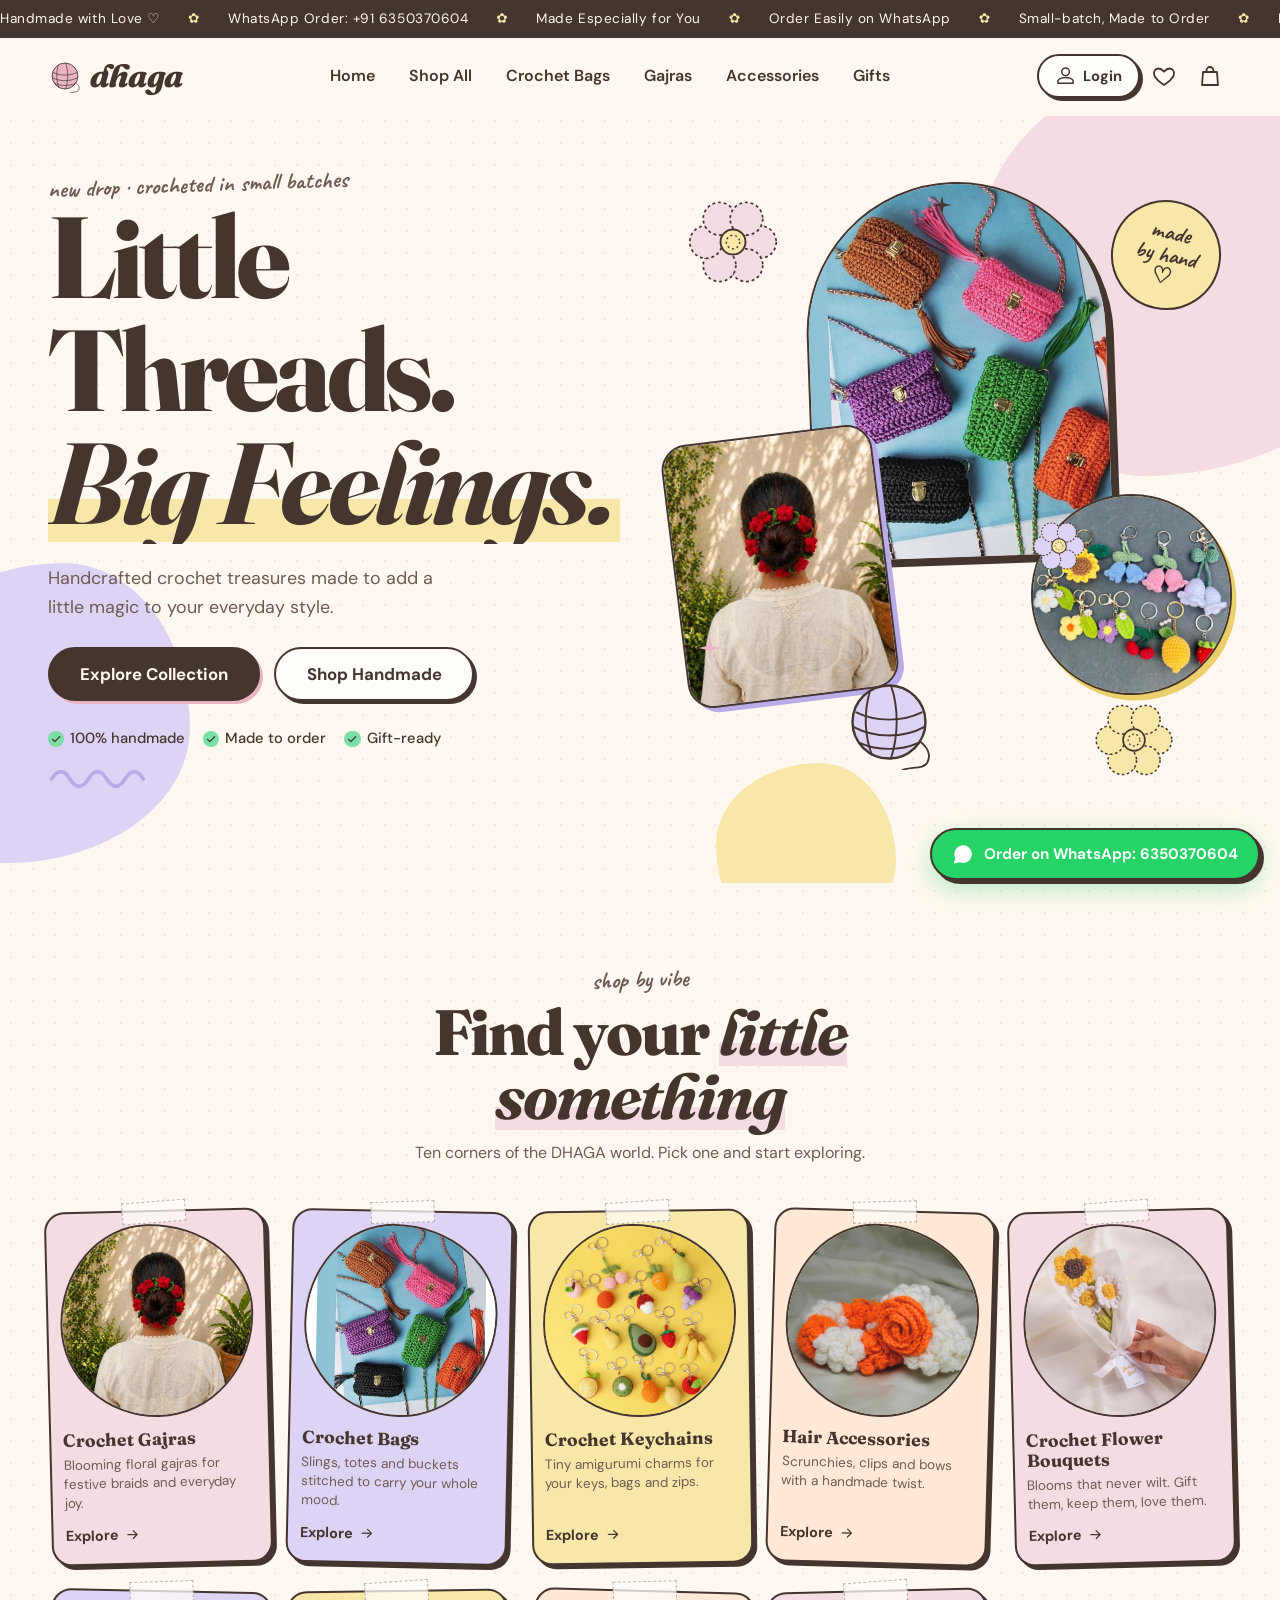
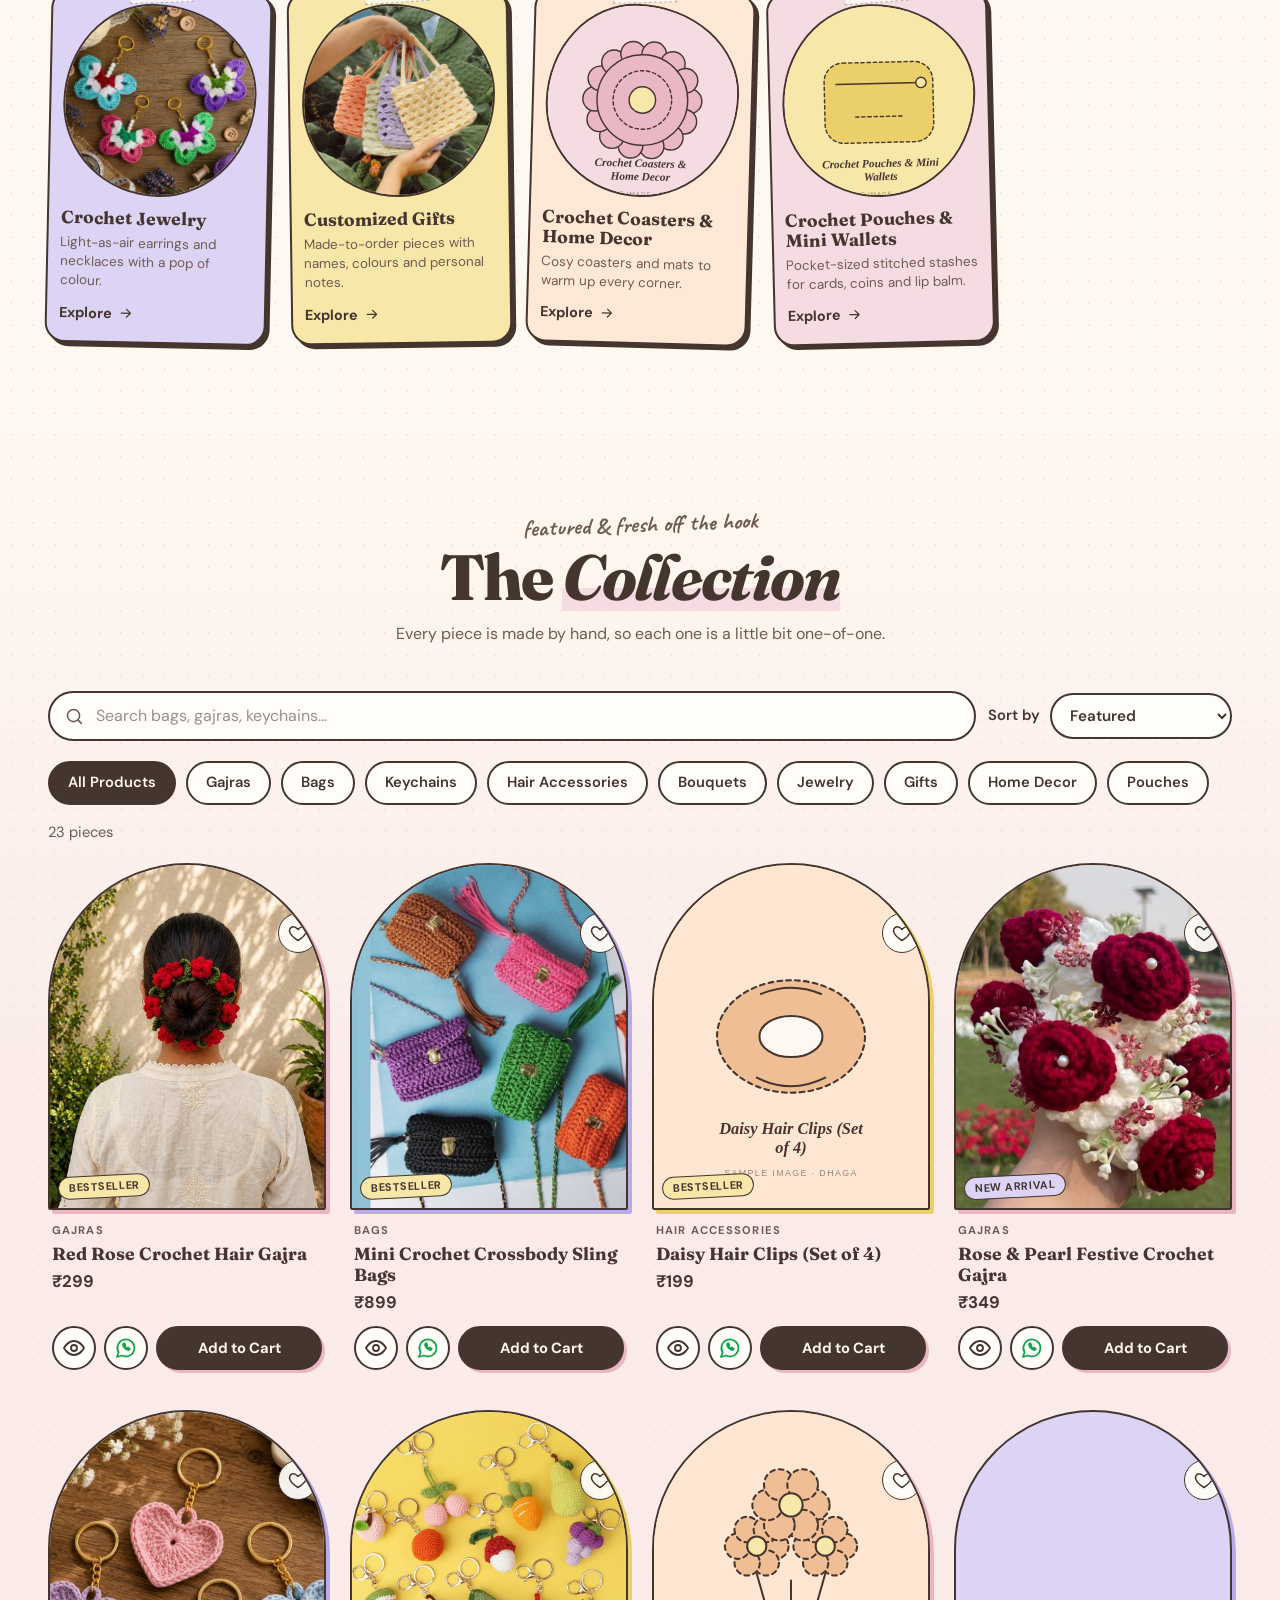
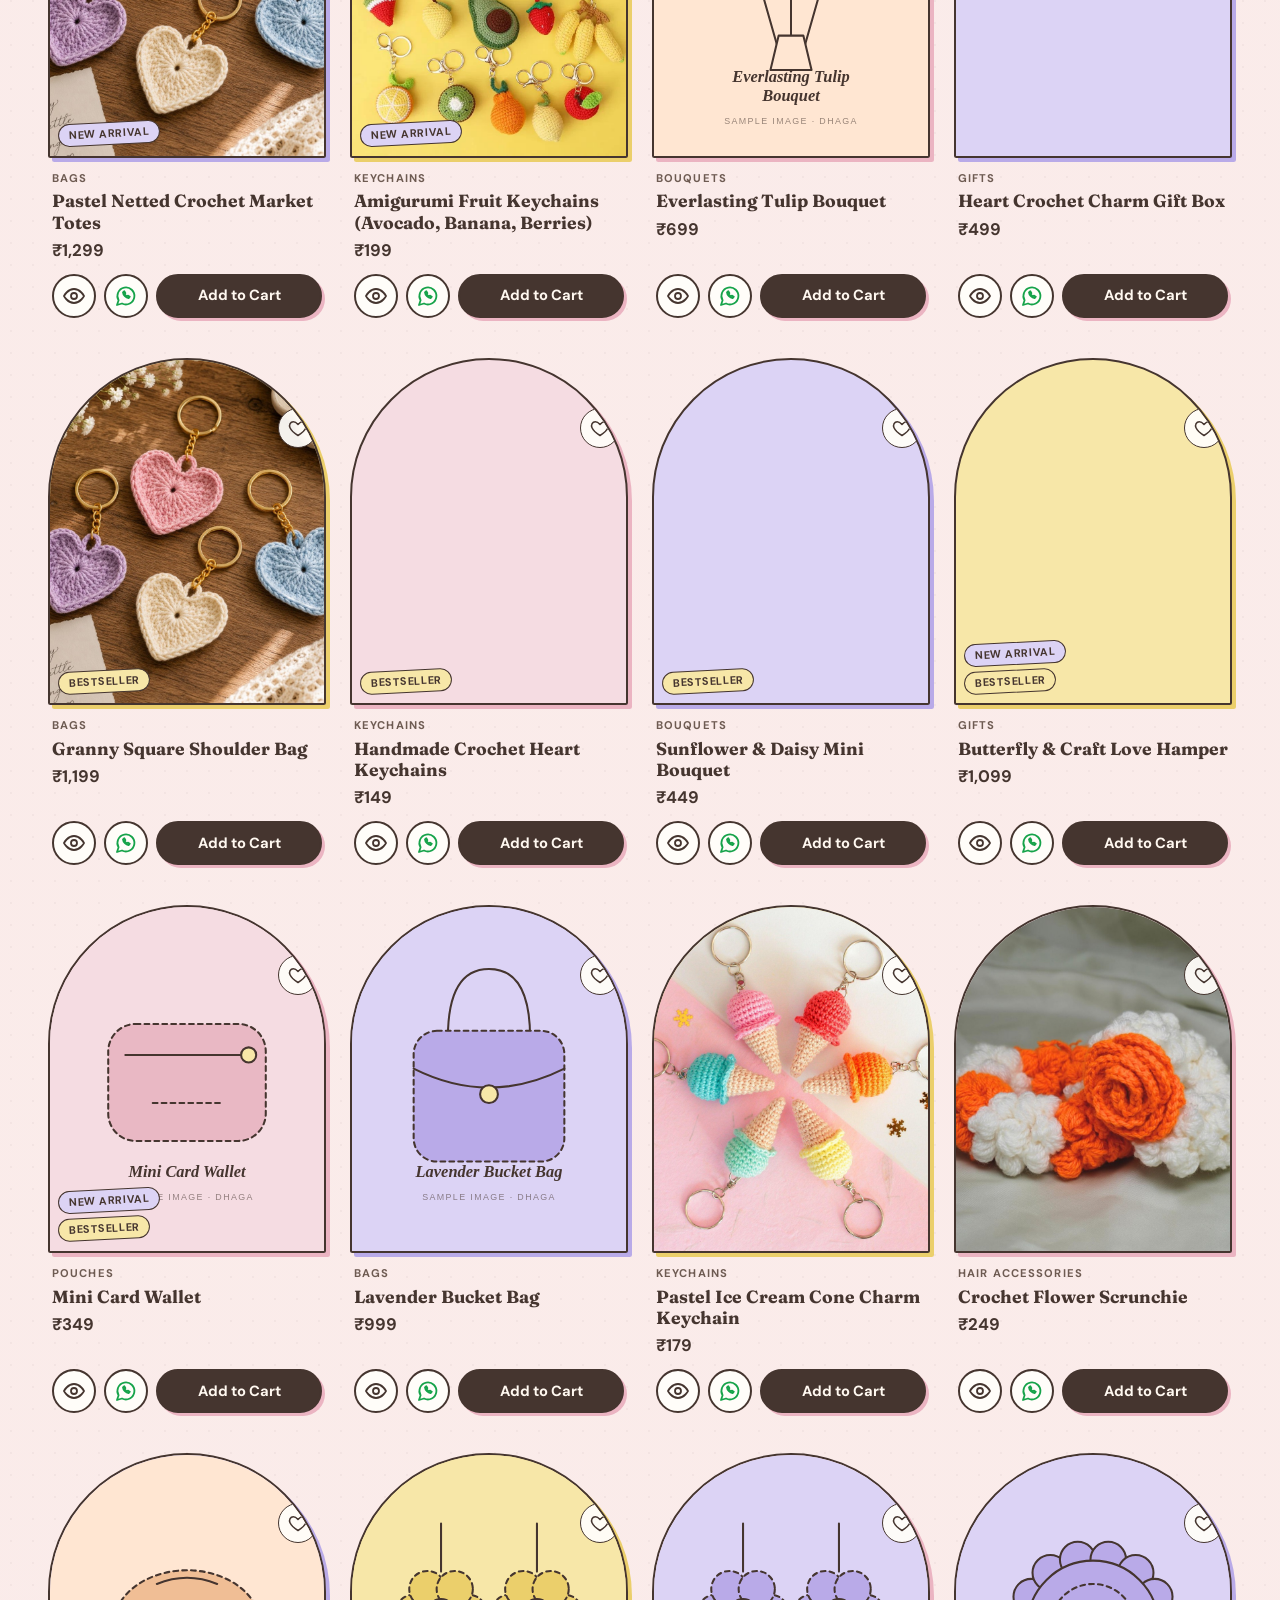
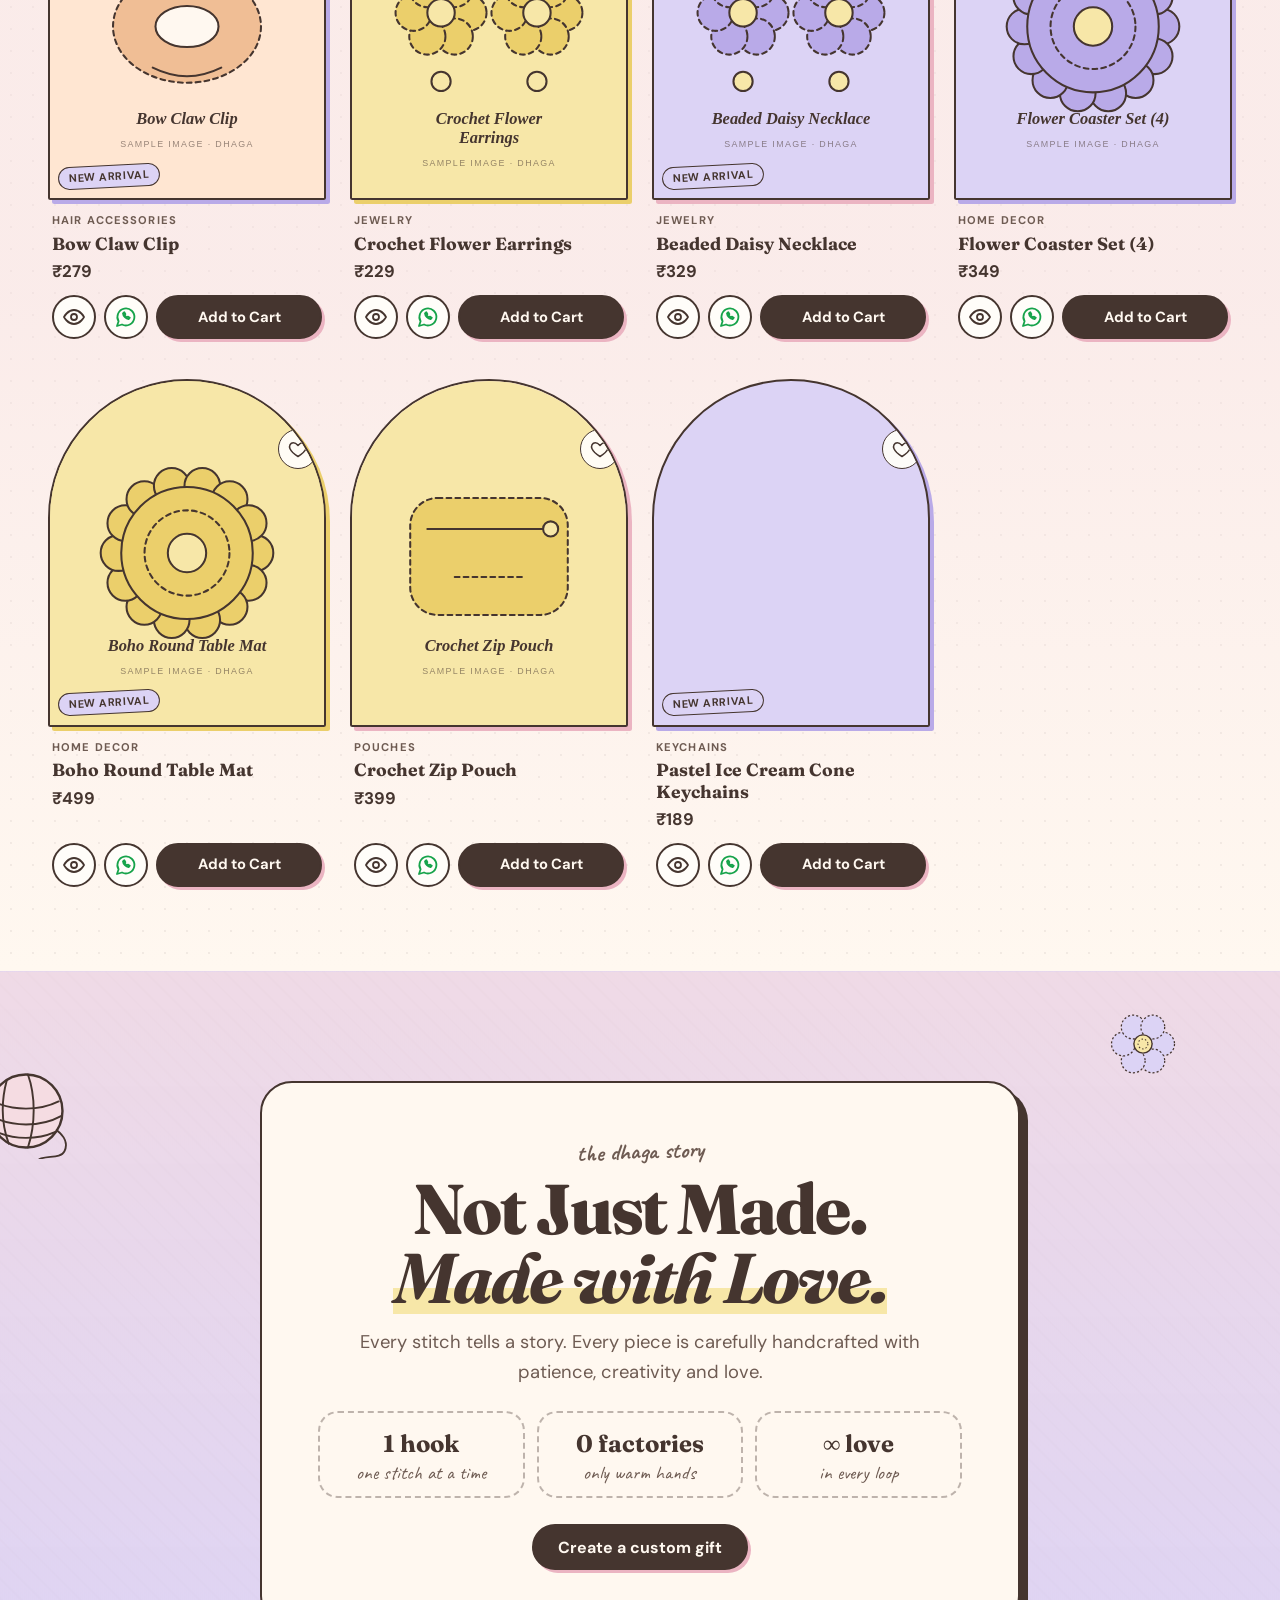
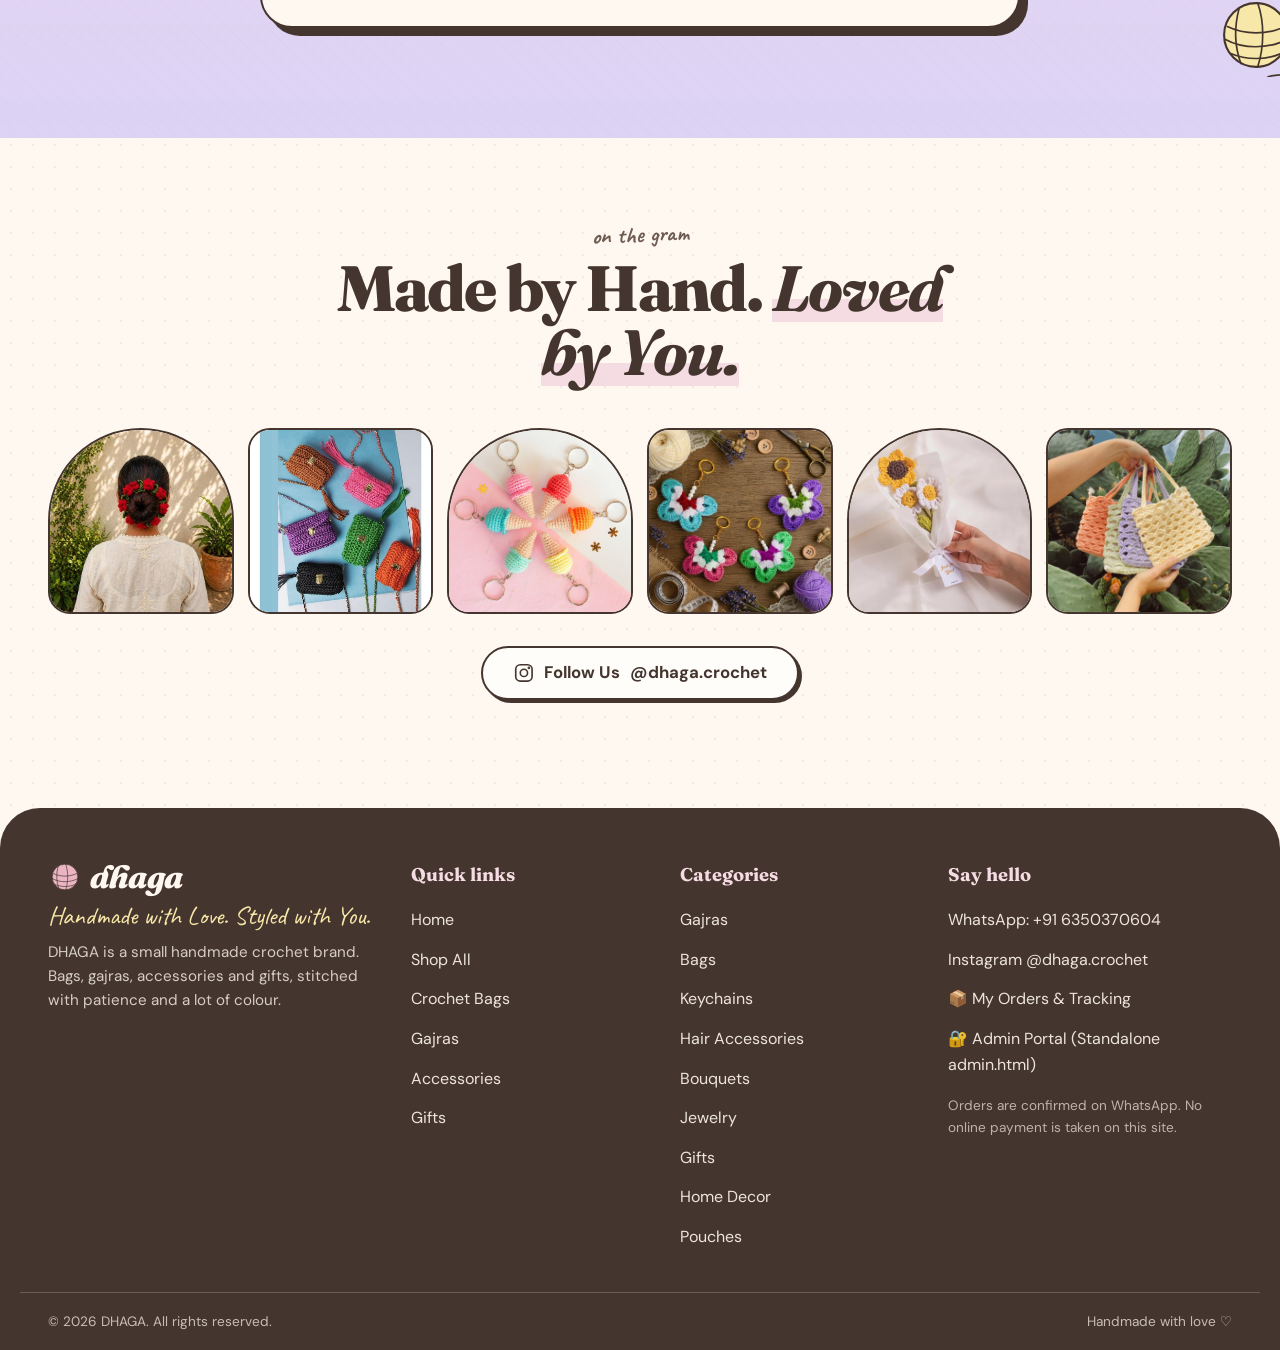
==== commit 7858c491: "Add files via upload" ====
--- a/index.html
+++ b/index.html
@@ -74,10 +74,10 @@
   <div class="announcement" role="region" aria-label="Announcement">
     <div class="announcement__track">
       <span class="announcement__group">
-        <span>Handmade with Love ♡</span><span class="dot">✿</span><span>WhatsApp Order: +91 7728990513</span><span class="dot">✿</span><span>Made Especially for You</span><span class="dot">✿</span><span>Order Easily on WhatsApp</span><span class="dot">✿</span><span>Small-batch, Made to Order</span><span class="dot">✿</span>
+        <span>Handmade with Love ♡</span><span class="dot">✿</span><span>WhatsApp Order: +91 6350370604</span><span class="dot">✿</span><span>Made Especially for You</span><span class="dot">✿</span><span>Order Easily on WhatsApp</span><span class="dot">✿</span><span>Small-batch, Made to Order</span><span class="dot">✿</span>
       </span>
       <span class="announcement__group" aria-hidden="true">
-        <span>Handmade with Love ♡</span><span class="dot">✿</span><span>WhatsApp Order: +91 7728990513</span><span class="dot">✿</span><span>Made Especially for You</span><span class="dot">✿</span><span>Order Easily on WhatsApp</span><span class="dot">✿</span><span>Small-batch, Made to Order</span><span class="dot">✿</span>
+        <span>Handmade with Love ♡</span><span class="dot">✿</span><span>WhatsApp Order: +91 6350370604</span><span class="dot">✿</span><span>Made Especially for You</span><span class="dot">✿</span><span>Order Easily on WhatsApp</span><span class="dot">✿</span><span>Small-batch, Made to Order</span><span class="dot">✿</span>
       </span>
     </div>
   </div>
@@ -327,7 +327,7 @@
     <div class="drawer__body" id="cart-body"></div>
     <div class="drawer__foot" id="cart-foot" hidden>
       <div class="totals"><span>Subtotal</span><strong id="cart-subtotal">₹0</strong></div>
-      <p class="drawer__note">Orders processed via WhatsApp: <strong>+91 77289 90513</strong></p>
+      <p class="drawer__note">Orders processed via WhatsApp: <strong>+91 63503 70604</strong></p>
       <button class="btn btn--whatsapp btn--block btn--lg" type="button" data-action="checkout">
         <svg class="icon" aria-hidden="true"><use href="#i-whatsapp"></use></svg> Order via WhatsApp
       </button>
@@ -425,11 +425,11 @@
             </select>
           </div>
 
-          <p class="order-disclaimer">Orders will be forwarded to <strong>+91 7728990513</strong>. DHAGA will reply on WhatsApp to confirm availability and dispatch dates.</p>
+          <p class="order-disclaimer">Orders will be forwarded to <strong>+91 6350370604</strong>. DHAGA will reply on WhatsApp to confirm availability and dispatch dates.</p>
 
           <div class="modal__actions">
             <button class="btn btn--whatsapp btn--block btn--lg" type="button" data-action="submit-order" id="btn-submit-order">
-              <svg class="icon" aria-hidden="true"><use href="#i-whatsapp"></use></svg> Send Order on WhatsApp (7728990513)
+              <svg class="icon" aria-hidden="true"><use href="#i-whatsapp"></use></svg> Send Order on WhatsApp (6350370604)
             </button>
             <button class="btn btn--ghost btn--sm" type="button" data-action="copy-order-link">🔗 Copy WhatsApp Link</button>
             <button class="btn btn--ghost btn--sm" type="button" data-action="copy-order-text">📋 Copy Order Message</button>
@@ -442,7 +442,7 @@
       <div id="order-step-2" hidden>
         <p class="eyebrow">one quick check</p>
         <h2 class="modal__title">Did you send your order message?</h2>
-        <p>WhatsApp was opened with your order pre-filled for <strong>+91 7728990513</strong>. Just tap <strong>Send</strong> in WhatsApp.</p>
+        <p>WhatsApp was opened with your order pre-filled for <strong>+91 6350370604</strong>. Just tap <strong>Send</strong> in WhatsApp.</p>
         
         <p style="font-size: .88rem; font-weight: 700; margin-top: 10px;">Message Sent to WhatsApp:</p>
         <div class="order-msg-preview" id="order-msg-preview"></div>
@@ -464,7 +464,7 @@
           <p class="eyebrow">thank you</p>
           <h2 class="modal__title" style="margin: 0;">Order Submitted!</h2>
           <span class="order-id-badge" id="order-confirmed-id">#DH-0000</span>
-          <p>Your order details have been forwarded to our WhatsApp number <strong>+91 7728990513</strong>.</p>
+          <p>Your order details have been forwarded to our WhatsApp number <strong>+91 6350370604</strong>.</p>
           <p class="order-disclaimer">Our team at DHAGA will review your items and reply back to your WhatsApp with delivery timelines and payment details.</p>
           <div class="modal__actions" style="justify-content: center; margin-top: 10px;">
             <button class="btn btn--whatsapp" type="button" data-action="open-orders">View Order Status in My Orders</button>
@@ -632,9 +632,9 @@
   </div>
 
   <!-- Floating WhatsApp button -->
-  <a class="floating-wa" id="floating-wa-btn" href="https://wa.me/917728990513?text=Hello%20DHAGA!%20%E2%99%A1%20I%20would%20like%20to%20order%20handmade%20crochet%20items." target="_blank" rel="noopener noreferrer" aria-label="Order on WhatsApp at 7728990513">
+  <a class="floating-wa" id="floating-wa-btn" href="https://wa.me/916350370604?text=Hello%20DHAGA!%20%E2%99%A1%20I%20would%20like%20to%20order%20handmade%20crochet%20items." target="_blank" rel="noopener noreferrer" aria-label="Order on WhatsApp at 6350370604">
     <svg class="icon" aria-hidden="true"><use href="#i-whatsapp"></use></svg>
-    <span>Order on WhatsApp: <strong>7728990513</strong></span>
+    <span>Order on WhatsApp: <strong>6350370604</strong></span>
   </a>
 
   <!-- Toasts -->
